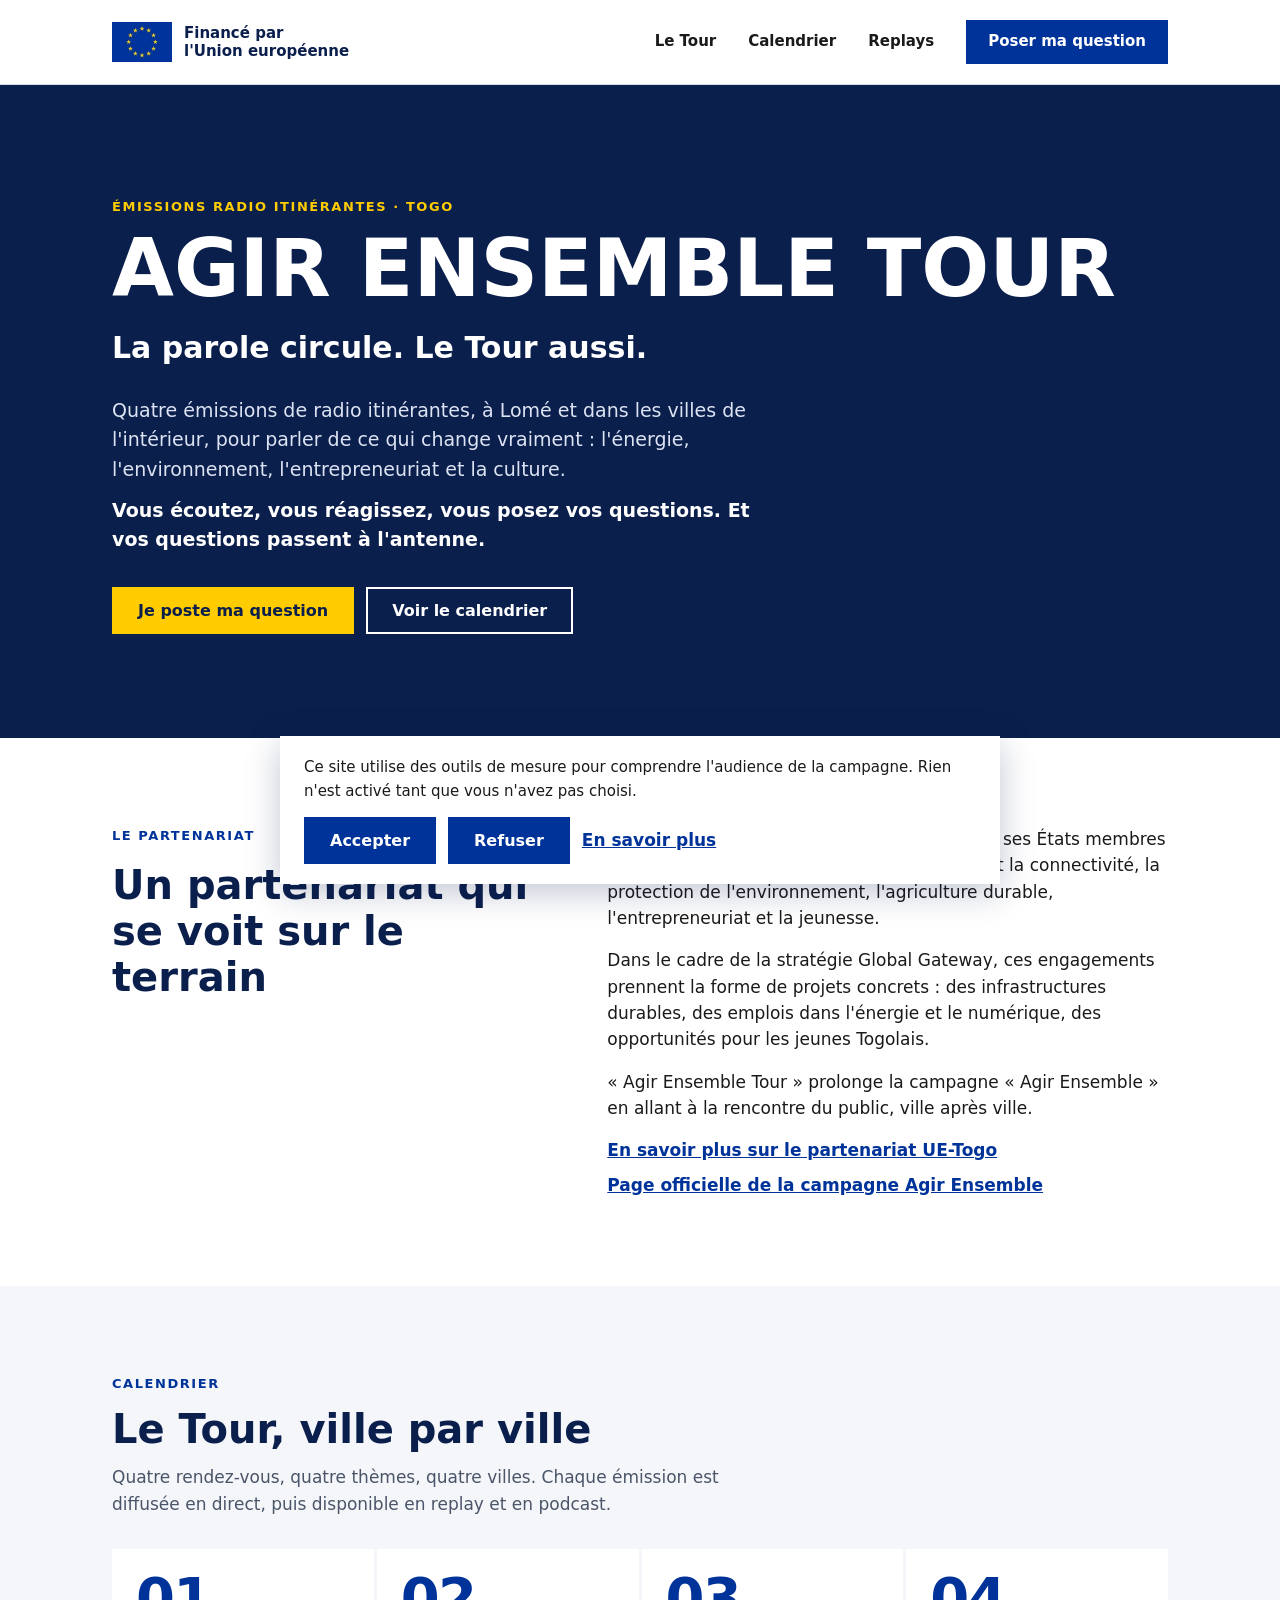
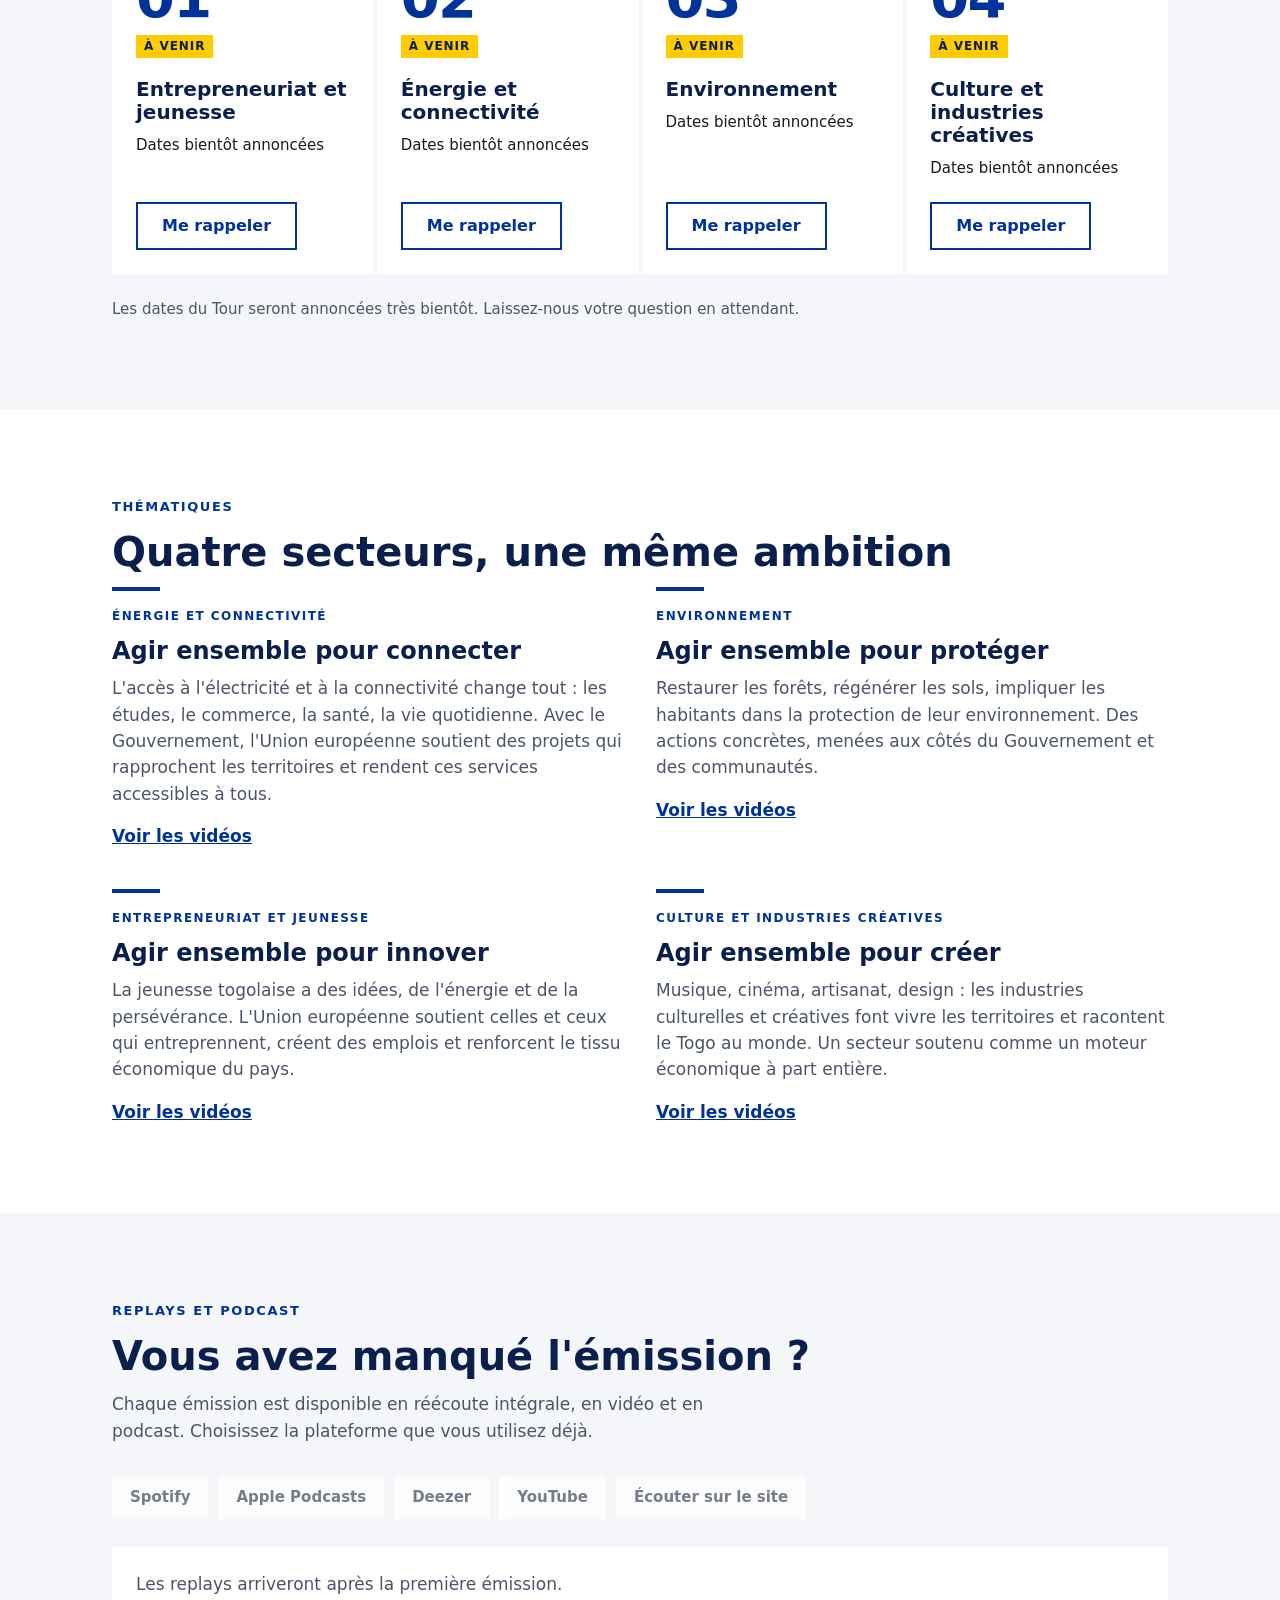
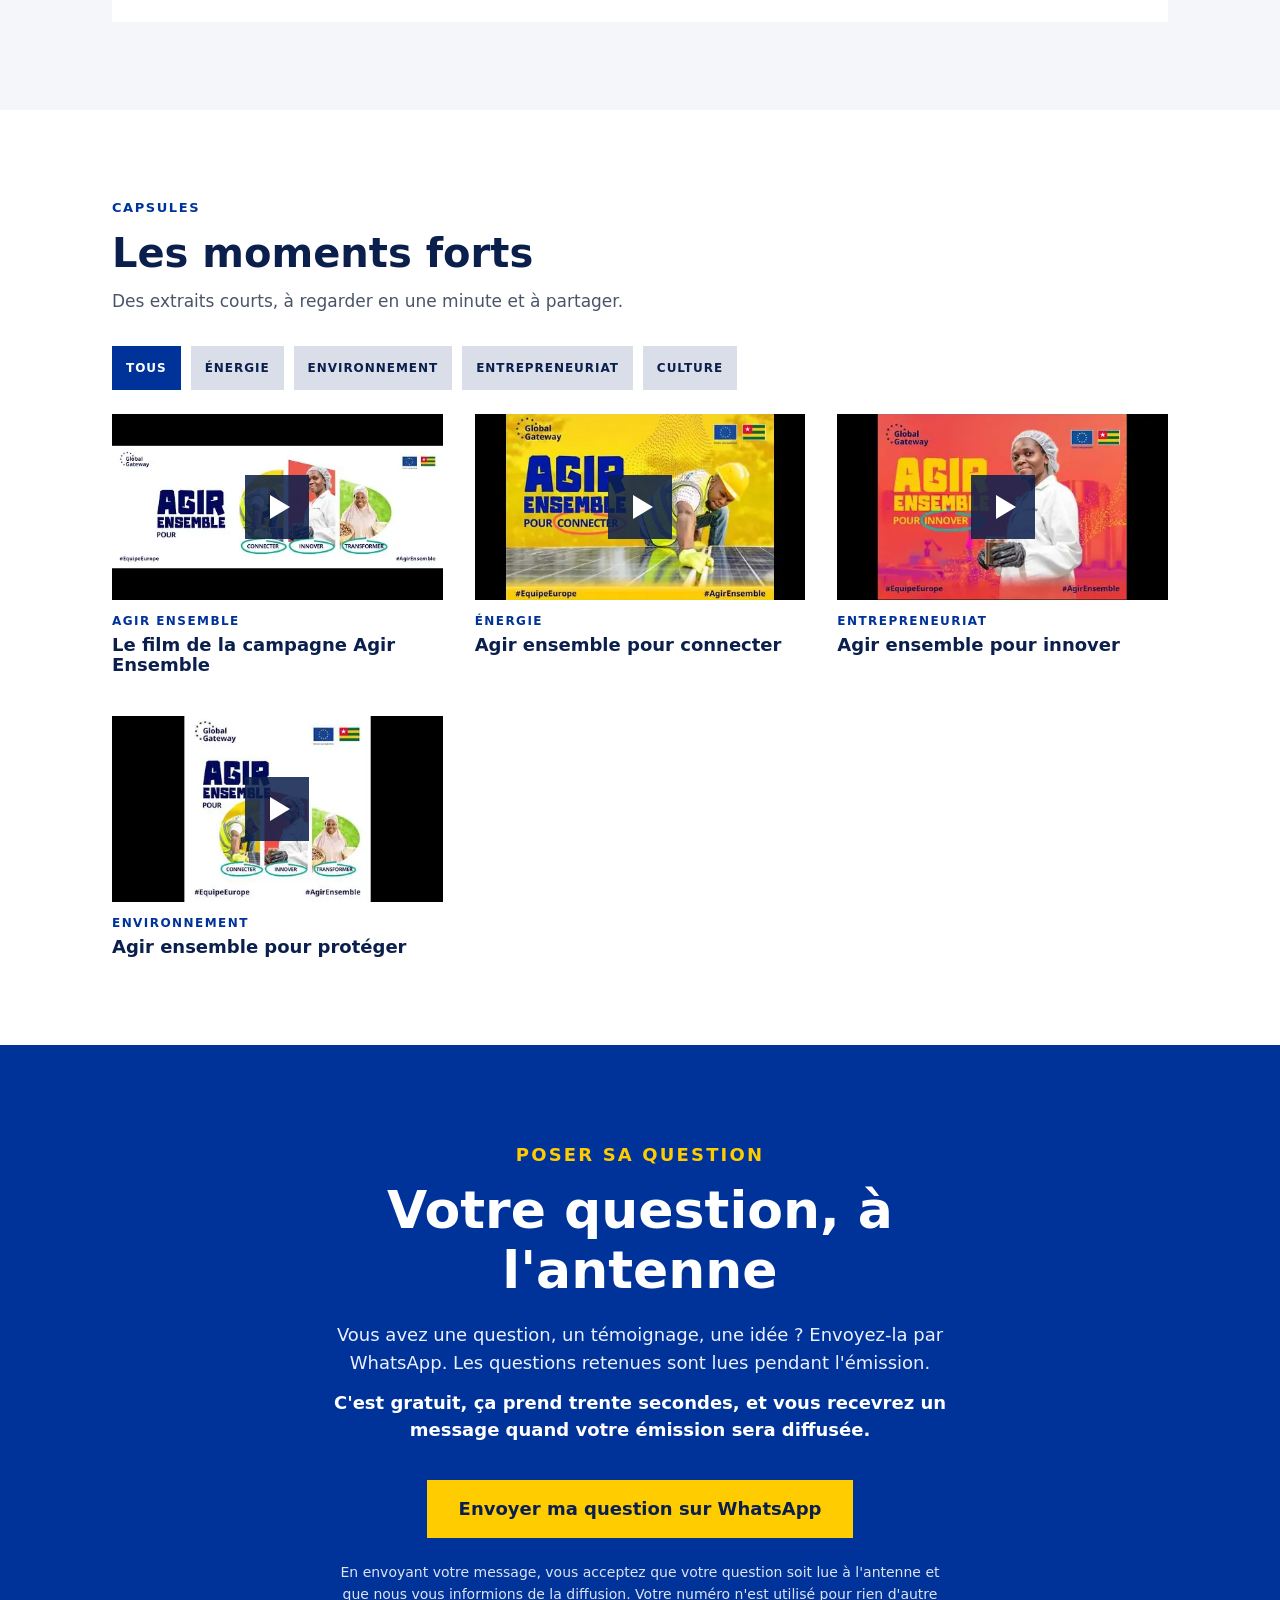
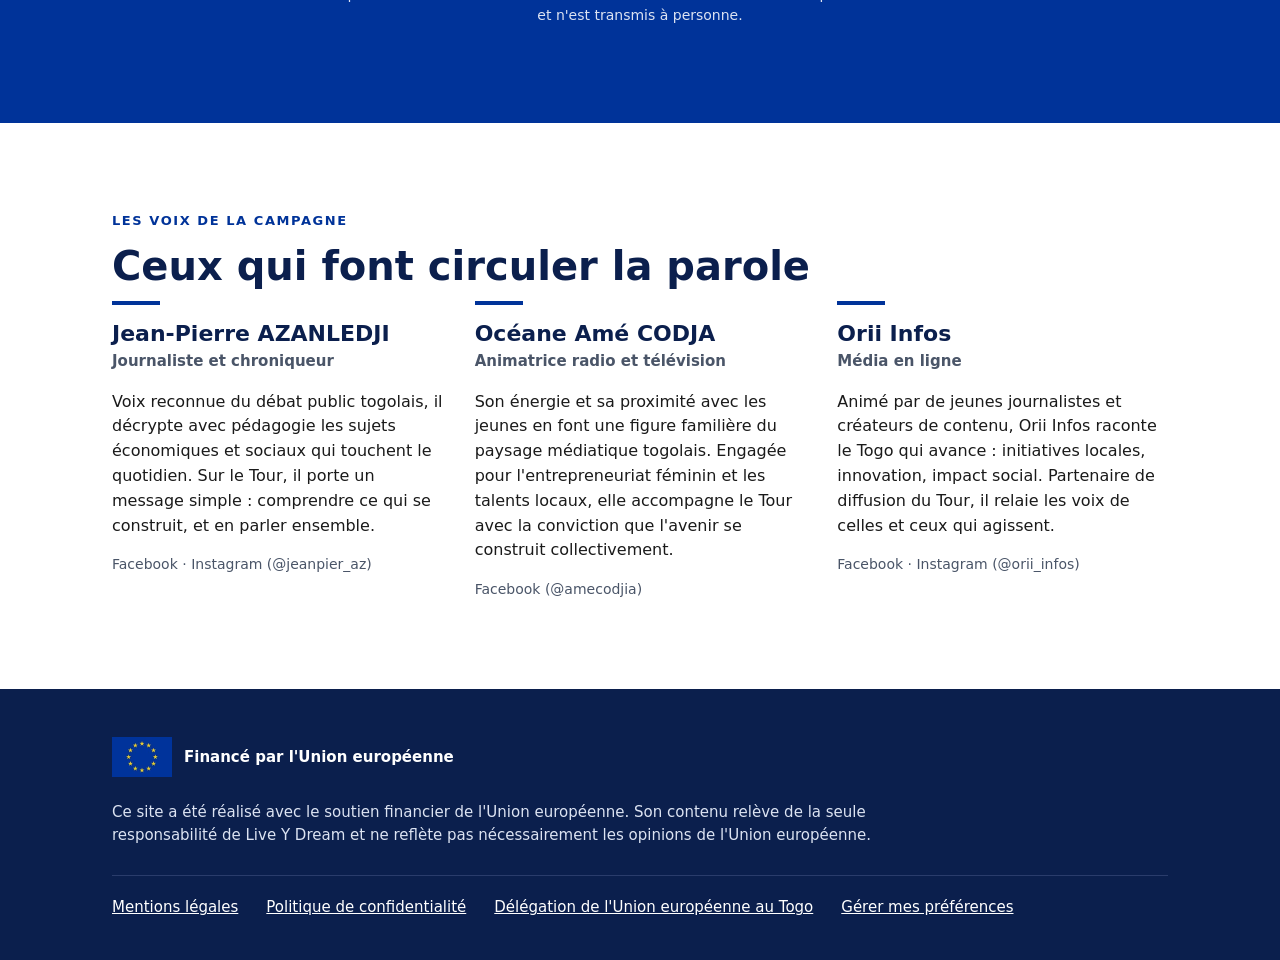
==== index.html @ ff142e7c "first commit" ====
<!DOCTYPE html>
<html lang="fr">
<head>
  <meta charset="utf-8">
  <meta name="viewport" content="width=device-width, initial-scale=1, viewport-fit=cover">

  <title>Agir Ensemble Tour - Les émissions de l'Union européenne au Togo</title>
  <meta name="description" content="Quatre émissions radio itinérantes à travers le Togo sur l'énergie, l'environnement, l'entrepreneuriat et la culture. Calendrier, replays et podcast.">
  <meta name="theme-color" content="#0B1F4D">

  <meta property="og:type" content="website">
  <meta property="og:title" content="Agir Ensemble Tour - Les émissions de l'Union européenne au Togo">
  <meta property="og:description" content="Quatre émissions radio itinérantes à travers le Togo. Posez votre question, elle passe à l'antenne.">

  <script>
    
    window.dataLayer = window.dataLayer || [];
    function gtag() { dataLayer.push(arguments); }

    gtag("consent", "default", {
      ad_storage: "denied",
      ad_user_data: "denied",
      ad_personalization: "denied",
      analytics_storage: "denied",
      wait_for_update: 500
    });

    try {
      var choixMemorise = JSON.parse(localStorage.getItem("aet-consentement"));
      var sixMois = 180 * 24 * 60 * 60 * 1000;
      if (choixMemorise && choixMemorise.statut === "granted" && Date.now() - choixMemorise.date < sixMois) {
        gtag("consent", "update", {
          ad_storage: "granted",
          ad_user_data: "granted",
          ad_personalization: "granted",
          analytics_storage: "granted"
        });
      }
    } catch (erreur) { }
  </script>
  <script>
    
    (function () {
      var ID_GTM = "";
      if (!ID_GTM) return;

      window.dataLayer.push({ "gtm.start": Date.now(), event: "gtm.js" });
      var script = document.createElement("script");
      script.async = true;
      script.src = "https://www.googletagmanager.com/gtm.js?id=" + ID_GTM;
      document.head.appendChild(script);
    })();
  </script>

  <link rel="stylesheet" href="assets/css/style.css">
</head>
<body>

  <a class="skip-link" href="#contenu">Aller au contenu</a>
 
  <header class="site-header">
    <div class="container header-inner">

      <div class="eu-block">
        <img src="assets/img/embleme-ue-provisoire.webp" width="60" height="40" alt="Emblème de l'Union européenne">
        <span class="eu-label">Financé par<br>l'Union européenne</span>
      </div>

      <nav class="nav" aria-label="Navigation principale">
        <a href="#haut">Le Tour</a>
        <a href="#calendrier">Calendrier</a>
        <a href="#replays">Replays</a>
        <a class="btn btn-primary" href="#question">Poser ma question</a>
      </nav>

    </div>
  </header>

  <main id="contenu">
 
    <section id="haut" class="hero">
      <div class="container">
        <p class="eyebrow">Émissions radio itinérantes · Togo</p>
        <h1>Agir Ensemble Tour</h1>
        <p class="hero-slogan">La parole circule. Le Tour aussi.</p>

        <p class="hero-text">
          Quatre émissions de radio itinérantes, à Lomé et dans les villes de l'intérieur,
          pour parler de ce qui change vraiment : l'énergie, l'environnement,
          l'entrepreneuriat et la culture.
        </p>
        <p class="hero-text hero-text-strong">
          Vous écoutez, vous réagissez, vous posez vos questions.
          Et vos questions passent à l'antenne.
        </p>

        <div class="hero-actions">
          <a class="btn btn-accent" data-whatsapp-placement="hero"
             href="https://wa.me/22870087777?text=AET1%20Bonjour%2C%20ma%20question%20pour%20l%27%C3%A9mission%20%3A">Je poste ma question</a>
          <a class="btn btn-outline-light" href="#calendrier">Voir le calendrier</a>
        </div>
      </div>
    </section>
    <section id="partenariat" class="section">
      <div class="container partnership">
        <div>
          <p class="eyebrow">Le partenariat</p>
          <h2 class="section-title">Un partenariat qui se voit sur le terrain</h2>
        </div>
        <div>
          <p>
            Depuis plusieurs années, l'Union européenne, ses États membres et le Togo travaillent
            ensemble sur l'énergie et la connectivité, la protection de l'environnement,
            l'agriculture durable, l'entrepreneuriat et la jeunesse.
          </p>
          <p>
            Dans le cadre de la stratégie Global Gateway, ces engagements prennent la forme de
            projets concrets : des infrastructures durables, des emplois dans l'énergie et le
            numérique, des opportunités pour les jeunes Togolais.
          </p>
          <p>
            « Agir Ensemble Tour » prolonge la campagne « Agir Ensemble » en allant à la
            rencontre du public, ville après ville.
          </p>
          <ul class="link-list">
            <li><a class="link-strong" href="https://www.eeas.europa.eu/togo/l-union-europeenne-et-le-togo_fr" target="_blank" rel="noopener">En savoir plus sur le partenariat UE-Togo</a></li>
            <li><a class="link-strong" href="https://www.eeas.europa.eu/delegations/togo/agirensemble_fr" target="_blank" rel="noopener">Page officielle de la campagne Agir Ensemble</a></li>
          </ul>
        </div>
      </div>
    </section>

    <section id="calendrier" class="section bg-soft">
      <div class="container">
        <p class="eyebrow">Calendrier</p>
        <h2 class="section-title">Le Tour, ville par ville</h2>
        <p class="section-intro muted">
          Quatre rendez-vous, quatre thèmes, quatre villes. Chaque émission est diffusée en
          direct, puis disponible en replay et en podcast.
        </p>

        <!-- Les quatre fiches sont construites à partir de assets/data/emissions.json -->
        <div id="liste-emissions" class="grid grid-4 grid-joined">
          <p class="muted">Chargement…</p>
        </div>

        <p id="note-dates" class="note muted">
          Les dates du Tour seront annoncées très bientôt. Laissez-nous votre question en attendant.
        </p>
      </div>
    </section> 
    <section id="themes" class="section">
      <div class="container">
        <p class="eyebrow">Thématiques</p>
        <h2 class="section-title">Quatre secteurs, une même ambition</h2>

        <div class="grid grid-2">
          <article class="theme">
            <p class="eyebrow">Énergie et connectivité</p>
            <h3>Agir ensemble pour connecter</h3>
            <p class="muted">
              L'accès à l'électricité et à la connectivité change tout : les études, le commerce,
              la santé, la vie quotidienne. Avec le Gouvernement, l'Union européenne soutient des
              projets qui rapprochent les territoires et rendent ces services accessibles à tous.
            </p>
            <a class="link-strong" href="#capsules" data-voir-theme="energie">Voir les vidéos</a>
          </article>

          <article class="theme">
            <p class="eyebrow">Environnement</p>
            <h3>Agir ensemble pour protéger</h3>
            <p class="muted">
              Restaurer les forêts, régénérer les sols, impliquer les habitants dans la protection
              de leur environnement. Des actions concrètes, menées aux côtés du Gouvernement et
              des communautés.
            </p>
            <a class="link-strong" href="#capsules" data-voir-theme="environnement">Voir les vidéos</a>
          </article>

          <article class="theme">
            <p class="eyebrow">Entrepreneuriat et jeunesse</p>
            <h3>Agir ensemble pour innover</h3>
            <p class="muted">
              La jeunesse togolaise a des idées, de l'énergie et de la persévérance. L'Union
              européenne soutient celles et ceux qui entreprennent, créent des emplois et
              renforcent le tissu économique du pays.
            </p>
            <a class="link-strong" href="#capsules" data-voir-theme="entrepreneuriat">Voir les vidéos</a>
          </article>

          <article class="theme">
            <p class="eyebrow">Culture et industries créatives</p>
            <h3>Agir ensemble pour créer</h3>
            <p class="muted">
              Musique, cinéma, artisanat, design : les industries culturelles et créatives font
              vivre les territoires et racontent le Togo au monde. Un secteur soutenu comme un
              moteur économique à part entière.
            </p>
            <a class="link-strong" href="#capsules" data-voir-theme="culture">Voir les vidéos</a>
          </article>
        </div>
      </div>
    </section>

    <section id="replays" class="section bg-soft">
      <div class="container">
        <p class="eyebrow">Replays et podcast</p>
        <h2 class="section-title">Vous avez manqué l'émission ?</h2>
        <p class="section-intro muted">
          Chaque émission est disponible en réécoute intégrale, en vidéo et en podcast.
          Choisissez la plateforme que vous utilisez déjà.
        </p>

        <div id="liste-plateformes" class="platforms"></div>

        <div id="liste-replays" class="grid grid-2"></div>
        <p id="replays-vide" class="empty">Les replays arriveront après la première émission.</p>
      </div>
    </section>
    <section id="capsules" class="section">
      <div class="container">
        <p class="eyebrow">Capsules</p>
        <h2 class="section-title">Les moments forts</h2>
        <p class="section-intro muted">Des extraits courts, à regarder en une minute et à partager.</p>

        <div class="filters" role="group" aria-label="Filtrer les capsules par thème">
          <button type="button" class="tag tag-filter" data-filtre="tous" aria-pressed="true">Tous</button>
          <button type="button" class="tag tag-filter" data-filtre="energie" aria-pressed="false">Énergie</button>
          <button type="button" class="tag tag-filter" data-filtre="environnement" aria-pressed="false">Environnement</button>
          <button type="button" class="tag tag-filter" data-filtre="entrepreneuriat" aria-pressed="false">Entrepreneuriat</button>
          <button type="button" class="tag tag-filter" data-filtre="culture" aria-pressed="false">Culture</button>
        </div>

        <div id="liste-capsules" class="grid grid-3"></div>
        <p id="capsules-vide" class="empty">Les capsules apparaîtront ici après les premières émissions.</p>
      </div>
    </section>

    <section id="question" class="ask">
      <div class="container">
        <p class="eyebrow">Poser sa question</p>
        <h2>Votre question, à l'antenne</h2>

        <p>
          Vous avez une question, un témoignage, une idée ? Envoyez-la par WhatsApp.
          Les questions retenues sont lues pendant l'émission.
        </p>
        <p class="ask-strong">
          C'est gratuit, ça prend trente secondes, et vous recevrez un message quand votre
          émission sera diffusée.
        </p>

        <a class="btn btn-accent btn-large" data-whatsapp-placement="section_question"
           href="https://wa.me/22870087777?text=AET1%20Bonjour%2C%20ma%20question%20pour%20l%27%C3%A9mission%20%3A">Envoyer ma question sur WhatsApp</a>

        <p class="notice">
          En envoyant votre message, vous acceptez que votre question soit lue à l'antenne et que
          nous vous informions de la diffusion. Votre numéro n'est utilisé pour rien d'autre et
          n'est transmis à personne.
        </p>
      </div>
    </section>
    <section id="voix" class="section">
      <div class="container">
        <p class="eyebrow">Les voix de la campagne</p>
        <h2 class="section-title">Ceux qui font circuler la parole</h2>

        <div class="grid grid-3">
          <article class="voice">
            <h3>Jean-Pierre AZANLEDJI</h3>
            <p class="role muted">Journaliste et chroniqueur</p>
            <p>
              Voix reconnue du débat public togolais, il décrypte avec pédagogie les sujets
              économiques et sociaux qui touchent le quotidien. Sur le Tour, il porte un message
              simple : comprendre ce qui se construit, et en parler ensemble.
            </p>
            <p class="socials muted">Facebook · Instagram (@jeanpier_az)</p>
          </article>

          <article class="voice">
            <h3>Océane Amé CODJA</h3>
            <p class="role muted">Animatrice radio et télévision</p>
            <p>
              Son énergie et sa proximité avec les jeunes en font une figure familière du paysage
              médiatique togolais. Engagée pour l'entrepreneuriat féminin et les talents locaux,
              elle accompagne le Tour avec la conviction que l'avenir se construit collectivement.
            </p>
            <p class="socials muted">Facebook (@amecodjia)</p>
          </article>

          <article class="voice">
            <h3>Orii Infos</h3>
            <p class="role muted">Média en ligne</p>
            <p>
              Animé par de jeunes journalistes et créateurs de contenu, Orii Infos raconte le Togo
              qui avance : initiatives locales, innovation, impact social. Partenaire de diffusion
              du Tour, il relaie les voix de celles et ceux qui agissent.
            </p>
            <p class="socials muted">Facebook · Instagram (@orii_infos)</p>
          </article>
        </div>
      </div>
    </section>

  </main>
  <footer class="site-footer">
    <div class="container">

      <div class="eu-block">
        <img src="assets/img/embleme-ue-provisoire.webp" width="60" height="40" alt="Emblème de l'Union européenne" loading="lazy">
        <span class="eu-label">Financé par l'Union européenne</span>
      </div>

      <p class="disclaimer">
        Ce site a été réalisé avec le soutien financier de l'Union européenne. Son contenu
        relève de la seule responsabilité de Live Y Dream et ne reflète pas nécessairement
        les opinions de l'Union européenne.
      </p>

      <div class="footer-links">
        <a href="mentions-legales.html">Mentions légales</a>
        <a href="confidentialite.html">Politique de confidentialité</a>
        <a href="https://www.eeas.europa.eu/delegations/togo_fr" target="_blank" rel="noopener">Délégation de l'Union européenne au Togo</a>
        <button type="button" id="gerer-preferences" class="link-button">Gérer mes préférences</button>
      </div>

    </div>
  </footer>

  <a class="sticky-cta btn btn-primary" data-whatsapp-placement="sticky"
     href="https://wa.me/22870087777?text=AET1%20Bonjour%2C%20ma%20question%20pour%20l%27%C3%A9mission%20%3A">Poser ma question</a>

  <div id="bandeau-consentement" class="consent" role="region" aria-label="Choix des outils de mesure" hidden>
    <p>
      Ce site utilise des outils de mesure pour comprendre l'audience de la campagne.
      Rien n'est activé tant que vous n'avez pas choisi.
    </p>
    <div class="consent-actions">
      <button type="button" class="btn btn-consent" id="consent-accepter">Accepter</button>
      <button type="button" class="btn btn-consent" id="consent-refuser">Refuser</button>
      <a class="link-strong" href="confidentialite.html">En savoir plus</a>
    </div>
  </div>

  <script src="assets/js/app.js"></script>
</body>
</html>
---- assets/css/style.css ----
:root {
  --c-primaire:        #003399;   /* bleu UE provisoire */
  --c-primaire-fonce:  #0B1F4D;
  --c-accent:          #FFCC00;   /* jaune UE provisoire */
  --c-texte:           #1a1a1a;
  --c-texte-doux:      #4A5568;
  --c-texte-sur-fonce: #DCE3F2;
  --c-fond:            #ffffff;
  --c-fond-alt:        #f4f6fa;
  --c-ligne:           #D9DEE8;
  --c-direct:          #C8261A;   /* pastille « En direct » */

  --police: system-ui, -apple-system, "Segoe UI", Roboto, sans-serif;
  --rayon: 0;   /* angles droits partout */
  --espace: 16px;
}


/* ---------- 2. BASE ---------- */
* { box-sizing: border-box; }

html { scroll-behavior: smooth; }

body {
  margin: 0;
  font-family: var(--police);
  font-size: 17px;
  line-height: 1.55;
  color: var(--c-texte);
  background: var(--c-fond);
}

h1, h2, h3 {
  margin: 0;
  line-height: 1.15;
  color: var(--c-primaire-fonce);
}

img { max-width: 100%; height: auto; }

a { color: var(--c-primaire); }

/* L'attribut hidden doit toujours gagner, même sur un élément en flex ou en grid */
[hidden] { display: none !important; }

/* Contour de focus bien visible pour la navigation au clavier */
:focus-visible {
  outline: 3px solid var(--c-primaire);
  outline-offset: 3px;
}
.hero :focus-visible,
.ask :focus-visible,
.site-footer :focus-visible {
  outline-color: var(--c-accent);
}

/* Texte lu par les lecteurs d'écran mais invisible à l'écran */
.sr-only {
  position: absolute;
  width: 1px;
  height: 1px;
  overflow: hidden;
  clip: rect(0 0 0 0);
  white-space: nowrap;
}

/* Lien « Aller au contenu » : invisible tant qu'il n'a pas le focus */
.skip-link {
  position: absolute;
  top: -100px;
  left: var(--espace);
  z-index: 30;
  padding: 12px 18px;
  font-weight: 700;
  color: var(--c-fond);
  background: var(--c-primaire);
}
.skip-link:focus { top: var(--espace); }


/* ---------- 3. COMPOSANTS RÉUTILISABLES ---------- */

/* Mise en page */
.container {
  max-width: 1120px;
  margin: 0 auto;
  padding: 0 calc(var(--espace) * 1.25);
}
.section { padding: calc(var(--espace) * 3.5) 0; }
.bg-soft { background: var(--c-fond-alt); }

.grid { display: grid; grid-template-columns: 1fr; gap: calc(var(--espace) * 2.5) calc(var(--espace) * 2); }
.grid-joined { gap: 3px; }   /* tuiles collées : le fond de la section dessine les séparations */

/* Titres et textes */
.section-title { margin-bottom: 12px; font-size: 30px; }
.section-intro { max-width: 640px; margin: 0 0 calc(var(--espace) * 2); }
.note { margin: calc(var(--espace) * 1.5) 0 0; font-size: 15px; }
.muted { color: var(--c-texte-doux); }

/* Petit titre en capitales au-dessus d'un titre */
.eyebrow {
  margin: 0 0 12px;
  font-size: 13px;
  font-weight: 700;
  letter-spacing: .12em;
  text-transform: uppercase;
  color: var(--c-primaire);
}

/* Carte : un aplat de couleur, sans contour ni ombre */
.card {
  padding: calc(var(--espace) * 1.5);
  background: var(--c-fond-alt);
}
.bg-soft .card { background: var(--c-fond); }

/* Boutons : 44 px de haut minimum pour le doigt */
.btn {
  display: inline-block;
  min-height: 44px;
  padding: 12px 24px;
  border: 2px solid transparent;
  border-radius: var(--rayon);
  font: 700 16px/1.2 var(--police);
  text-align: center;
  text-decoration: none;
  cursor: pointer;
}
.btn-primary             { color: var(--c-fond); background: var(--c-primaire); }
.btn-primary:hover       { background: var(--c-primaire-fonce); }
.btn-accent              { color: var(--c-primaire-fonce); background: var(--c-accent); }
.btn-outline             { color: var(--c-primaire); background: var(--c-fond); border-color: var(--c-primaire); }
.btn-outline-light       { color: var(--c-fond); border-color: var(--c-fond); }
.btn-large               { padding: 16px 30px; font-size: 18px; }

/* Liens mis en avant */
.link-strong { font-weight: 700; }
.link-list { margin: 0; padding: 0; list-style: none; }
.link-list li + li { margin-top: 8px; }

/* Bouton qui ressemble à un lien (pied de page) */
.link-button {
  padding: 0;
  border: 0;
  font: inherit;
  color: var(--c-fond);
  text-decoration: underline;
  background: none;
  cursor: pointer;
}

/* Pastilles de statut et boutons de filtre */
.tag {
  display: inline-block;
  padding: 3px 8px;
  border: 0;
  border-radius: var(--rayon);
  font: 700 12px/1.4 var(--police);
  letter-spacing: .08em;
  text-transform: uppercase;
  color: var(--c-primaire-fonce);
  background: var(--c-accent);
}
.tag-live   { color: var(--c-fond); background: var(--c-direct); }
.tag-done   { background: var(--c-ligne); }
.tag-filter { min-height: 44px; padding: 8px 14px; background: var(--c-ligne); cursor: pointer; }
.tag-filter[aria-pressed="true"] { color: var(--c-fond); background: var(--c-primaire); }

/* État vide des sections V2 : jamais de zone blanche */
.empty {
  margin: 0;
  padding: calc(var(--espace) * 1.5);
  color: var(--c-texte-doux);
  background: var(--c-fond-alt);
}
.bg-soft .empty { background: var(--c-fond); }

/* Élément pas encore disponible (plateforme de podcast, bouton Écouter) */
.is-soon { color: var(--c-texte-doux); cursor: default; opacity: .75; }
.soon-label { display: block; font-size: 12px; font-weight: 400; }

/* Façade vidéo : vignette locale + bouton, lecteur YouTube chargé au clic.
   Le ratio 16:9 est obtenu avec padding-top pour rester compatible avec les vieux navigateurs. */
.yt {
  position: relative;
  padding-top: 56.25%;
  overflow: hidden;
  background: var(--c-primaire-fonce);
  border-radius: var(--rayon);
}
.yt img,
.yt iframe,
.yt-play {
  position: absolute;
  top: 0;
  left: 0;
  width: 100%;
  height: 100%;
  border: 0;
}
.yt img { object-fit: cover; }
.yt-play { padding: 0; background: transparent; cursor: pointer; }

/* Rond sombre et triangle de lecture, dessinés en CSS */
.yt-play::before {
  content: "";
  position: absolute;
  top: 50%;
  left: 50%;
  width: 64px;
  height: 64px;
  margin: -32px 0 0 -32px;
  background: rgba(11, 31, 77, .85);
}
.yt-play::after {
  content: "";
  position: absolute;
  top: 50%;
  left: 50%;
  margin: -12px 0 0 -7px;
  border-style: solid;
  border-width: 12px 0 12px 20px;
  border-color: transparent transparent transparent var(--c-fond);
}
.yt-play:hover::before { background: var(--c-primaire); }


/* ---------- 4. SECTIONS DE LA PAGE ---------- */

/* En-tête */
.site-header { background: var(--c-fond); border-bottom: 1px solid var(--c-ligne); }
.header-inner { display: flex; align-items: center; justify-content: space-between; min-height: 72px; }
.eu-block { display: flex; align-items: center; gap: 12px; }
.eu-block img { display: block; width: 60px; height: 40px; }
.eu-label { font-size: 15px; font-weight: 700; line-height: 1.2; color: var(--c-primaire-fonce); }

/* Sur mobile, la navigation est remplacée par le bouton fixe en bas d'écran */
.nav { display: none; }

/* Accroche */
.hero { padding: calc(var(--espace) * 4) 0; color: var(--c-fond); background: var(--c-primaire-fonce); }
.hero .eyebrow { color: var(--c-accent); }
.hero h1 { font-size: 44px; line-height: 1; text-transform: uppercase; color: var(--c-fond); }
.hero-slogan { margin: 16px 0 24px; font-size: 22px; font-weight: 600; }
.hero-text { max-width: 640px; margin: 0 0 12px; font-size: 18px; color: var(--c-texte-sur-fonce); }
.hero-text-strong { margin-bottom: calc(var(--espace) * 2); font-weight: 600; color: var(--c-fond); }
.hero-actions { display: flex; flex-wrap: wrap; gap: 12px; }

/* Partenariat */
.partnership { display: grid; gap: calc(var(--espace) * 1.5); }
.partnership p { margin: 0 0 var(--espace); }

/* Calendrier : tuiles blanches, grand numéro en tête ; l'émission en direct passe en bleu plein */
.episode {
  display: flex;
  flex-direction: column;
  align-items: flex-start;
  padding: calc(var(--espace) * 1.5);
  background: var(--c-fond);
}
.episode-head { display: flex; flex-direction: column; align-items: flex-start; gap: 12px; }
.episode-number {
  margin: 0;
  font-size: 56px;
  font-weight: 800;
  line-height: .9;
  letter-spacing: -.03em;
  color: var(--c-primaire);
}
.episode h3 { margin: calc(var(--espace) * 1.25) 0 10px; font-size: 20px; }
.episode .meta { margin: 0 0 6px; font-size: 15px; }
.episode .countdown { margin: 8px 0 0; font-weight: 700; color: var(--c-primaire); }
.episode .summary { margin: 12px 0 0; font-size: 15px; }
.episode .actions { margin-top: auto; padding-top: var(--espace); }

.episode.is-live { color: var(--c-fond); background: var(--c-primaire); }
.episode.is-live h3,
.episode.is-live .episode-number { color: var(--c-fond); }
.episode.is-live .muted { color: var(--c-texte-sur-fonce); }
.episode.is-live .tag-live { color: var(--c-direct); background: var(--c-fond); }

/* Thématiques et voix : pas de boîte, une courte barre de couleur au-dessus du bloc */
.theme::before,
.voice::before {
  content: "";
  display: block;
  width: 48px;
  height: 4px;
  margin-bottom: var(--espace);
  background: var(--c-primaire);
}
.theme h3 { margin-bottom: 10px; font-size: 24px; }
.theme .eyebrow { font-size: 12px; }
.theme p.muted { margin: 0 0 var(--espace); }

/* Replays et podcast */
.platforms { display: flex; flex-wrap: wrap; gap: 10px; margin-bottom: calc(var(--espace) * 1.75); }
.platform { padding: 10px 18px; font-size: 15px; font-weight: 600; text-decoration: none; }
.replay h3 { margin: var(--espace) 0 4px; font-size: 20px; }
.replay .meta { margin: 0 0 8px; font-size: 15px; }
.replay .summary { margin: 0 0 var(--espace); font-size: 15px; }
.replay .actions { display: flex; flex-wrap: wrap; gap: 10px; }
.unavailable { margin: 0; padding: var(--espace); text-align: center; background: var(--c-fond-alt); border-radius: var(--rayon); }

/* Capsules */
.filters { display: flex; flex-wrap: wrap; gap: 10px; margin-bottom: calc(var(--espace) * 1.5); }
.capsule .eyebrow { margin: 12px 0 4px; font-size: 12px; }
.capsule h3 { font-size: 18px; }
#capsules-vide { margin-top: var(--espace); }

/* Poser sa question */
.ask { padding: calc(var(--espace) * 4) 0; text-align: center; color: var(--c-fond); background: var(--c-primaire); }
.ask .container { max-width: 760px; }
.ask .eyebrow { color: var(--c-accent); }
.ask h2 { margin-bottom: 20px; font-size: 34px; color: var(--c-fond); }
.ask p { margin: 0 0 12px; font-size: 18px; color: #EAF0FF; }
.ask .ask-strong { font-weight: 600; color: var(--c-fond); }
.ask .btn-large { margin-top: calc(var(--espace) * 1.5); }
.ask .notice { max-width: 600px; margin: calc(var(--espace) * 1.5) auto 0; font-size: 14px; color: var(--c-texte-sur-fonce); }

/* Voix de la campagne */
.voice h3 { font-size: 22px; }
.voice .role { margin: 4px 0 14px; font-size: 15px; font-weight: 600; }
.voice p { font-size: 16px; }
.voice .socials { margin: 0; font-size: 14px; }

/* Pied de page (padding bas élargi sur mobile pour ne pas être caché par le bouton fixe) */
.site-footer { padding: calc(var(--espace) * 3) 0 112px; font-size: 15px; color: var(--c-texte-sur-fonce); background: var(--c-primaire-fonce); }
.site-footer .eu-block { margin-bottom: calc(var(--espace) * 1.5); }
.site-footer .eu-label { color: var(--c-fond); }
.disclaimer { max-width: 760px; margin: 0 0 calc(var(--espace) * 1.75); }
.footer-links { display: flex; flex-wrap: wrap; gap: 12px 28px; padding-top: 20px; border-top: 1px solid #2A3C6B; }
.footer-links a { color: var(--c-fond); }

/* Bouton fixe en bas d'écran, mobile uniquement */
.sticky-cta {
  position: fixed;
  left: var(--espace);
  right: var(--espace);
  bottom: calc(12px + env(safe-area-inset-bottom, 0px));
  z-index: 10;
  box-shadow: 0 6px 20px rgba(11, 31, 77, .3);
}


/* ---------- 5. PAGES LÉGALES ET 404 ---------- */
.legal { max-width: 760px; }
.legal h1 { margin-bottom: 8px; font-size: 32px; }
.legal h2 { margin: calc(var(--espace) * 2.5) 0 12px; font-size: 22px; }
.legal h3 { margin: calc(var(--espace) * 1.5) 0 8px; font-size: 18px; }
.legal p, .legal li { margin: 0 0 12px; }
.legal .updated { margin-bottom: calc(var(--espace) * 2); }
.legal address { margin: 0 0 12px; font-style: normal; }

/* Les tableaux tiennent dans la largeur ; s'ils débordent malgré tout, ils défilent dans leur cadre */
.table-scroll { overflow-x: auto; margin: 0 0 var(--espace); }
.legal table { width: 100%; border-collapse: collapse; font-size: 14px; }
.legal th, .legal td { padding: 8px; text-align: left; vertical-align: top; border-bottom: 1px solid var(--c-ligne); }
.legal th { background: var(--c-fond-alt); }

.back-link { font-size: 15px; font-weight: 700; }

.not-found { padding: calc(var(--espace) * 6) 0; text-align: center; }
.not-found h1 { margin-bottom: var(--espace); font-size: 30px; }


/* ---------- 6. BANDEAU DE CONSENTEMENT ---------- */
.consent {
  position: fixed;
  left: var(--espace);
  right: var(--espace);
  bottom: calc(76px + env(safe-area-inset-bottom, 0px));   /* au-dessus du bouton fixe */
  z-index: 20;
  max-width: 720px;
  margin: 0 auto;
  padding: 20px 24px;
  background: var(--c-fond);
  box-shadow: 0 8px 32px rgba(11, 31, 77, .25);   /* détache le bandeau du contenu, sans contour */
}
.consent p { margin: 0 0 14px; font-size: 15px; }
.consent-actions { display: flex; flex-wrap: wrap; align-items: center; gap: 12px; }

/* Accepter et Refuser : exactement le même poids visuel */
/* Accepter et Refuser : exactement le même poids visuel */
.btn-consent { min-width: 120px; color: var(--c-fond); background: var(--c-primaire); }
.btn-consent:hover { background: var(--c-primaire-fonce); }


/* ---------- 7. ÉCRANS LARGES ---------- */

/* Sur un appareil avec souris, « Bientôt disponible » n'apparaît qu'au survol */
@media (hover: hover) {
  .soon-label { display: none; }
}

@media (min-width: 600px) {
  .grid-2,
  .grid-3,
  .grid-4 { grid-template-columns: repeat(2, 1fr); }
}

@media (min-width: 900px) {
  .container { padding: 0 calc(var(--espace) * 2); }
  .section { padding: calc(var(--espace) * 5.5) 0; }
  .section-title { font-size: 40px; }

  .header-inner { min-height: 84px; }
  .nav { display: flex; align-items: center; gap: calc(var(--espace) * 2); }
  .nav a { font-size: 15px; font-weight: 600; color: var(--c-texte); text-decoration: none; }
  .nav a:hover { color: var(--c-primaire); }
  .nav a.btn { padding: 10px 20px; color: var(--c-fond); }

  .hero { padding: calc(var(--espace) * 7) 0 calc(var(--espace) * 6.5); }
  .hero h1 { font-size: 80px; }
  .hero-slogan { font-size: 30px; }
  .hero-text { font-size: 19px; }

  .partnership { grid-template-columns: 1fr 1.3fr; gap: calc(var(--espace) * 4); }

  .grid-3 { grid-template-columns: repeat(3, 1fr); }
  .grid-4 { grid-template-columns: repeat(4, 1fr); }

  .ask { padding: calc(var(--espace) * 6) 0; }
  .ask h2 { font-size: 52px; }

  .legal h1 { font-size: 40px; }
  .legal table { font-size: 15px; }
  .legal th, .legal td { padding: 10px 12px; }

  .sticky-cta { display: none; }
  .site-footer { padding-bottom: calc(var(--espace) * 2.5); }
  .consent { bottom: var(--espace); }
}
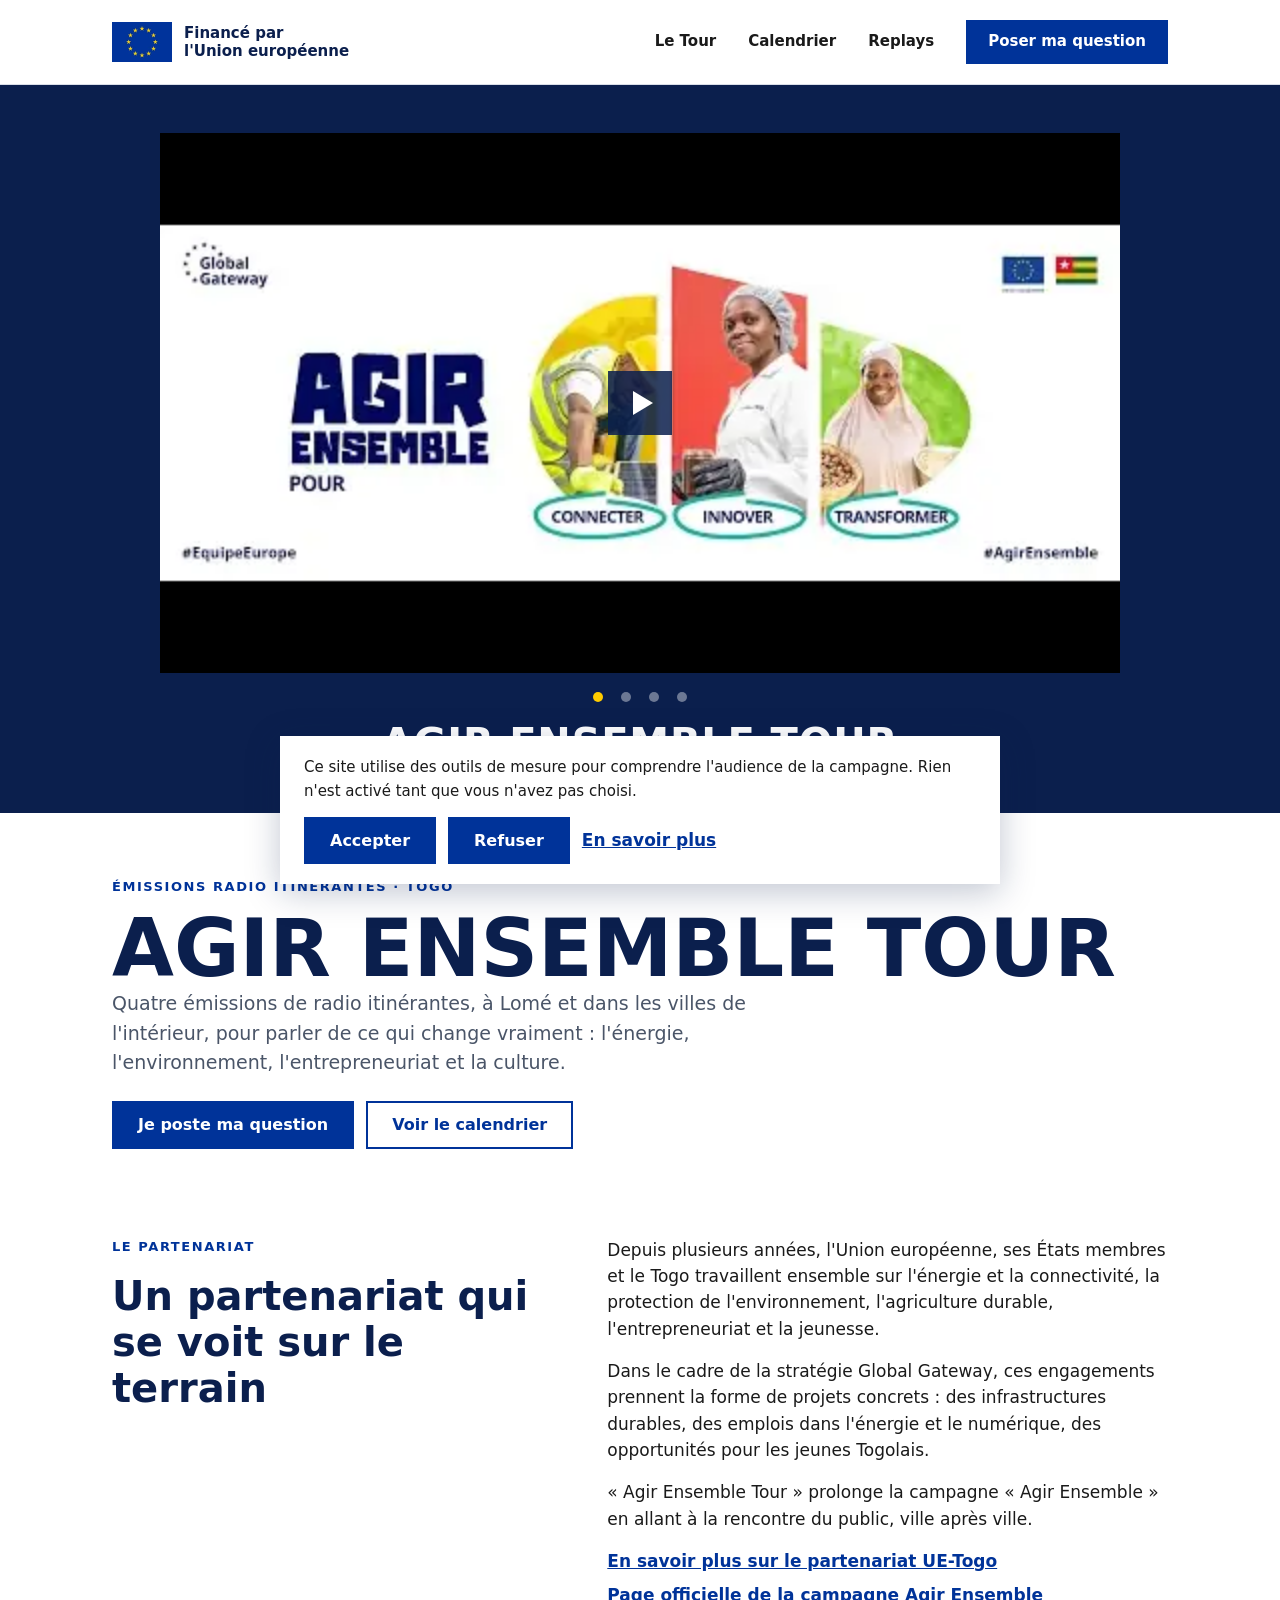
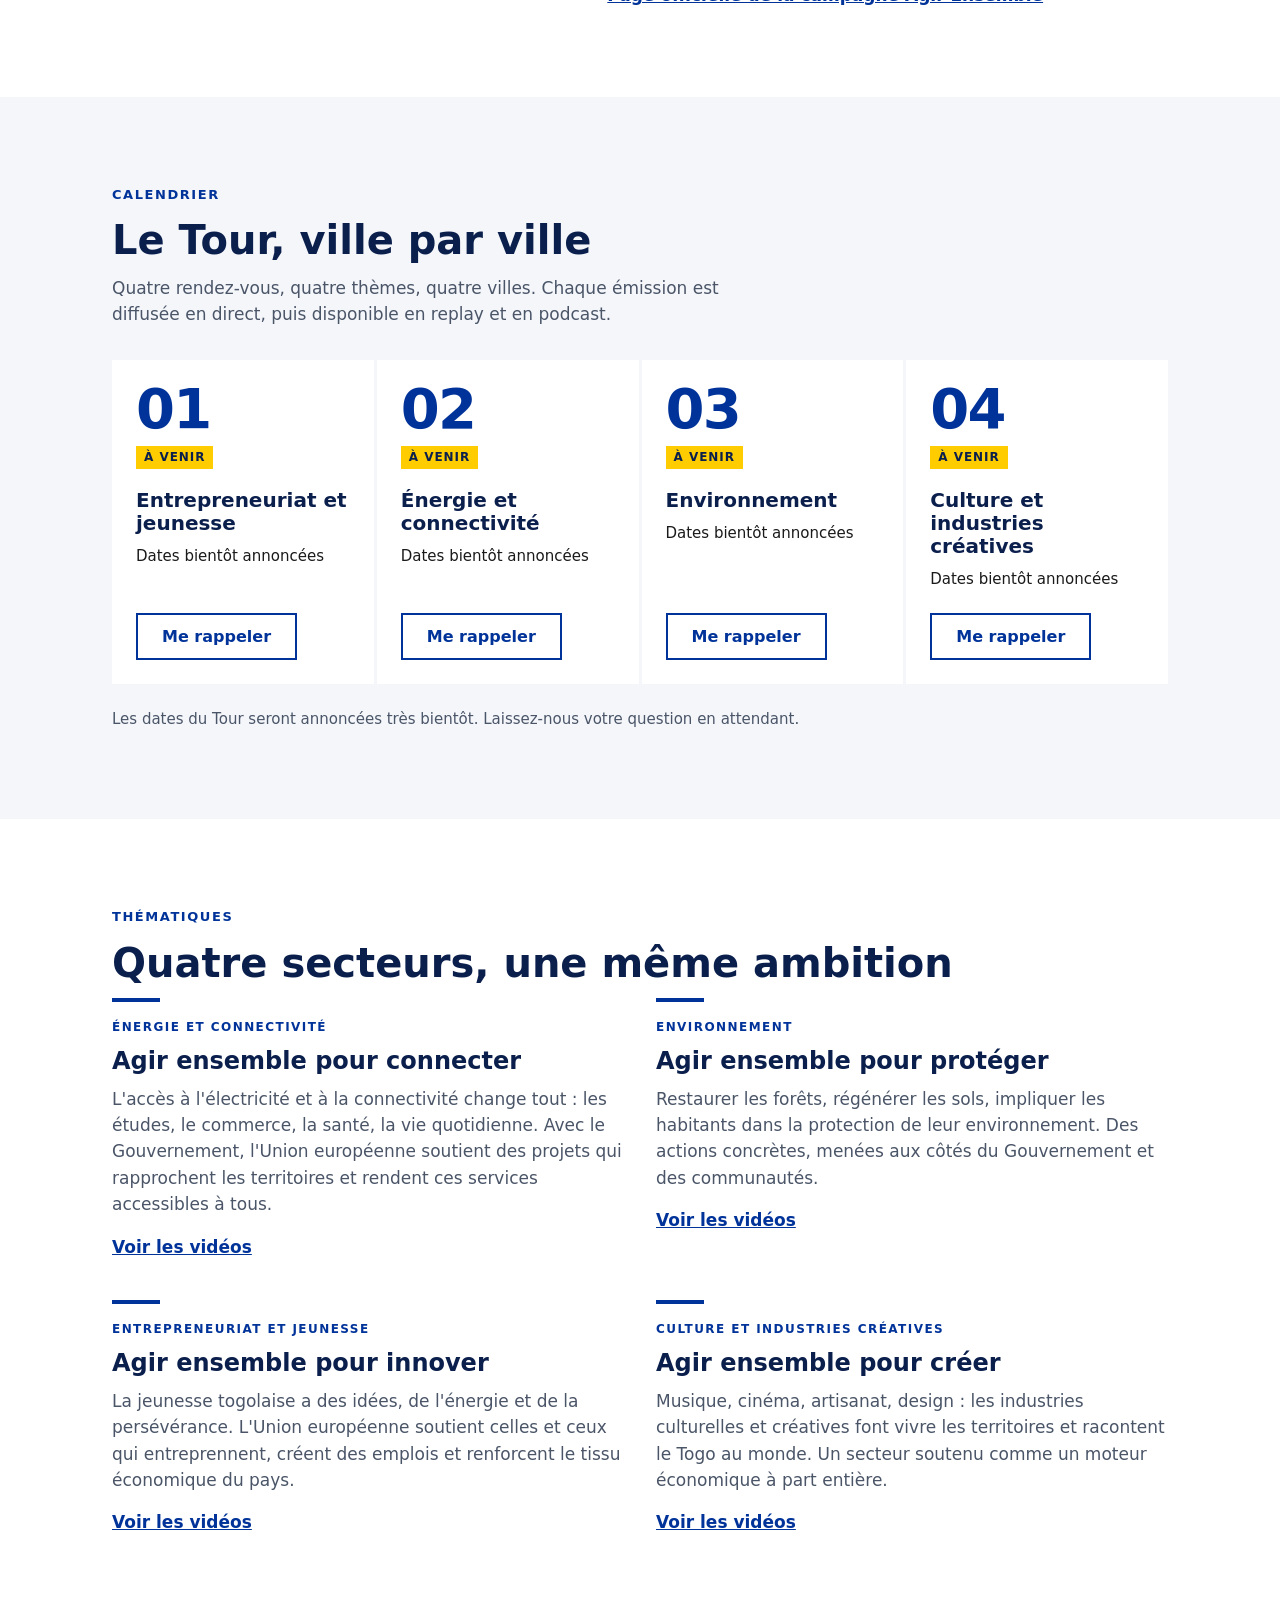
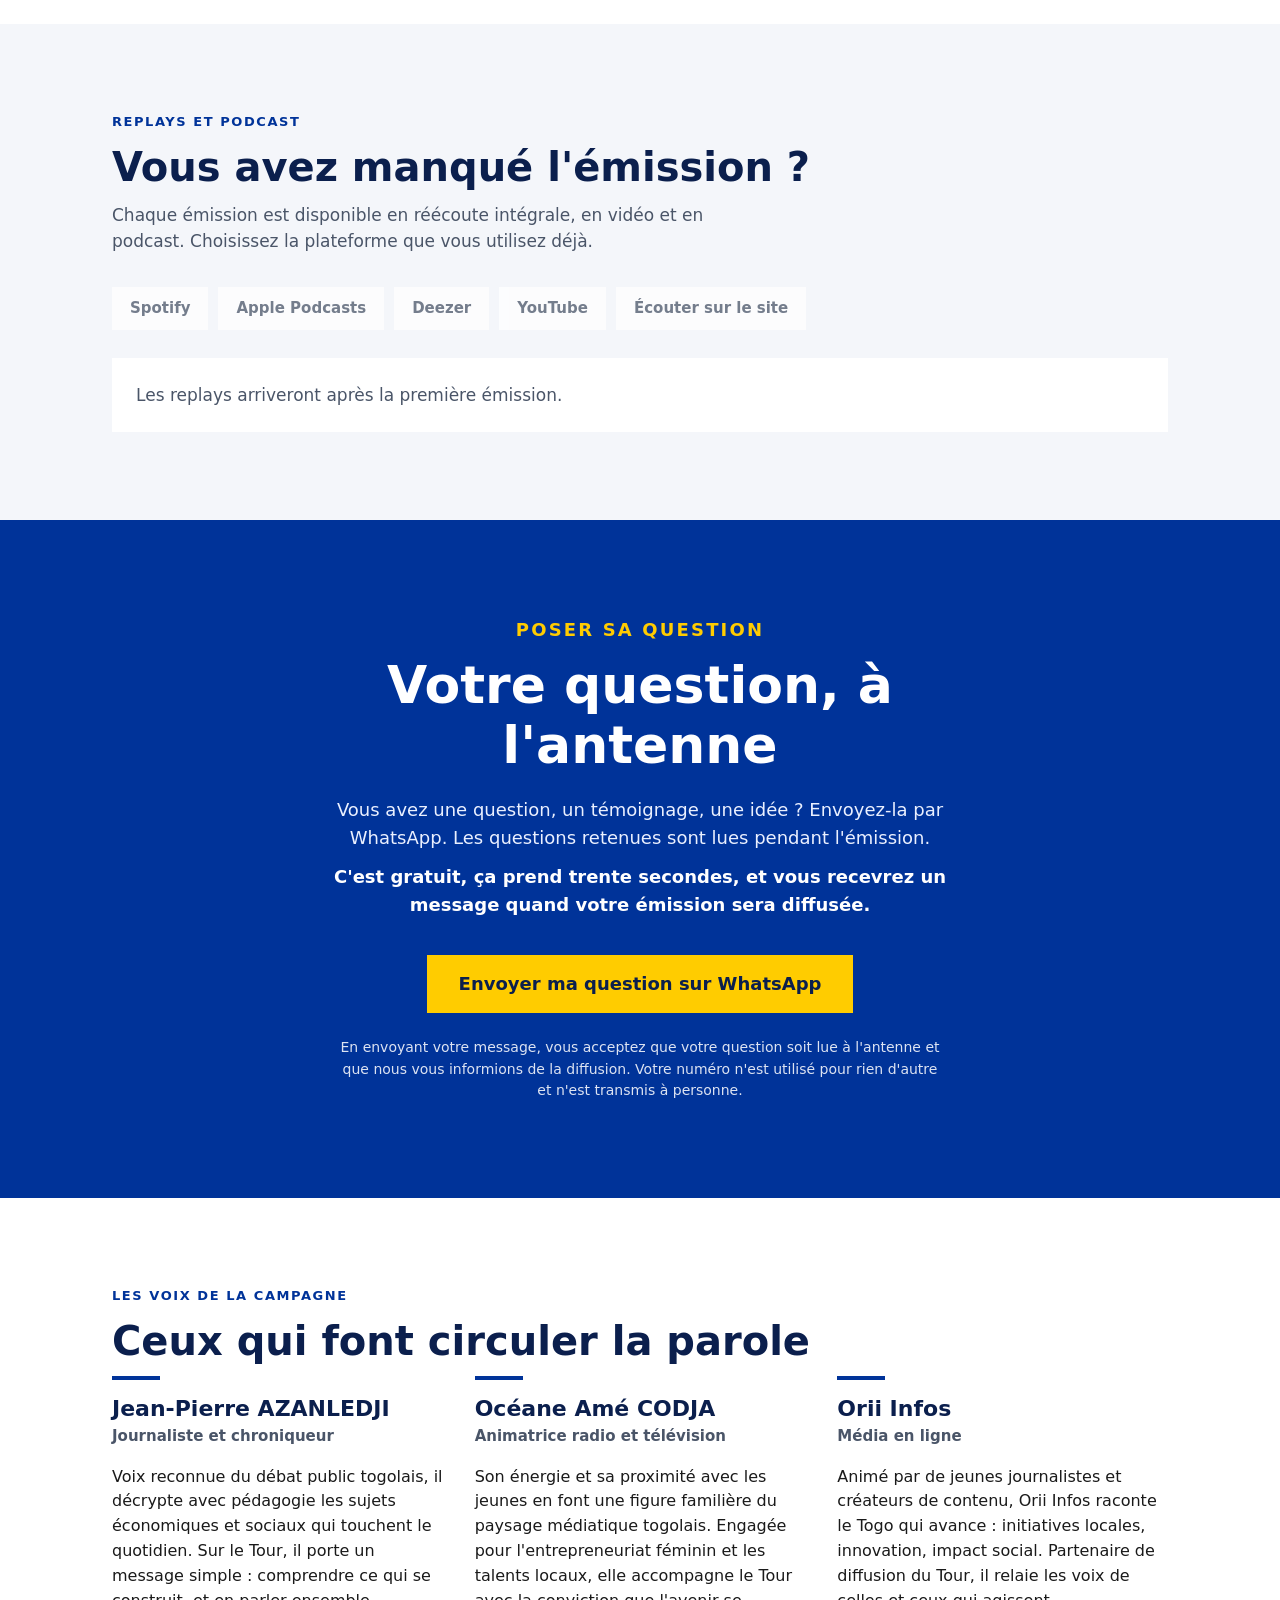
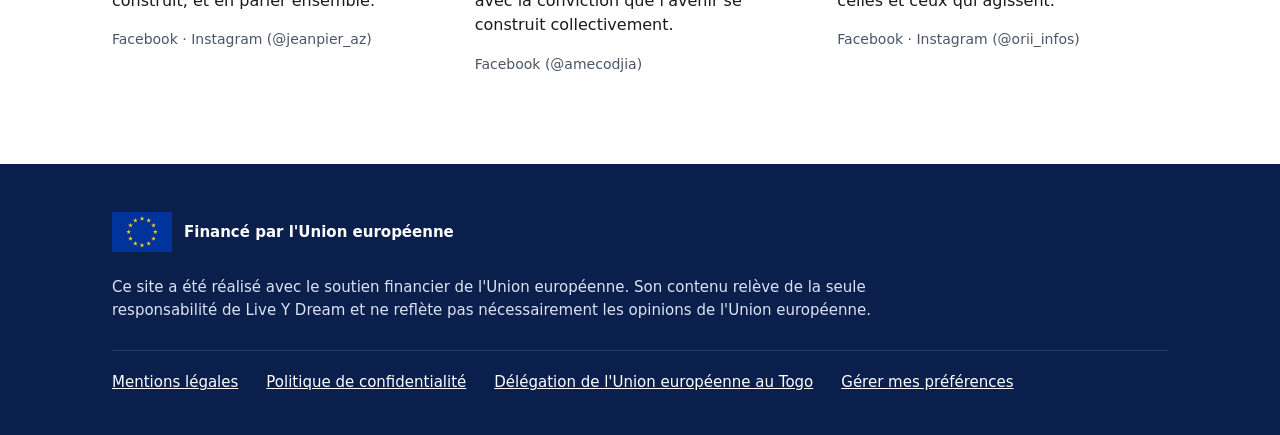
==== commit 4f07ac54: "mise a jour demander" ====
--- a/index.html
+++ b/index.html
@@ -41,7 +41,7 @@
   <script>
     
     (function () {
-      var ID_GTM = "";
+      var ID_GTM = "GTM-5M7MK4NB";
       if (!ID_GTM) return;
 
       window.dataLayer.push({ "gtm.start": Date.now(), event: "gtm.js" });
@@ -79,25 +79,33 @@
   <main id="contenu">
  
     <section id="haut" class="hero">
-      <div class="container">
+
+      <!-- Carrousel des capsules : vidéos lues dans assets/data/emissions.json.
+           Il défile tout seul ; chaque vignette lance sa vidéo au clic -->
+      <div id="capsules" class="hero-videos">
+        <div id="liste-capsules" class="carousel" role="region" aria-label="Vidéos de la campagne" tabindex="0"></div>
+        <p id="capsules-vide" class="empty">Les capsules apparaîtront ici après les premières émissions.</p>
+
+        <!-- Un point par vidéo, ajouté par app.js : montre qu'on peut faire glisser -->
+        <div id="points-capsules" class="carousel-dots" role="group" aria-label="Choisir une vidéo"></div>
+
+        <p class="hero-tagline">Agir Ensemble Tour</p>
+      </div>
+
+      <!-- Accroche, sur fond blanc sous le bandeau vidéo -->
+      <div class="container hero-content">
         <p class="eyebrow">Émissions radio itinérantes · Togo</p>
         <h1>Agir Ensemble Tour</h1>
-        <p class="hero-slogan">La parole circule. Le Tour aussi.</p>
-
         <p class="hero-text">
           Quatre émissions de radio itinérantes, à Lomé et dans les villes de l'intérieur,
           pour parler de ce qui change vraiment : l'énergie, l'environnement,
           l'entrepreneuriat et la culture.
         </p>
-        <p class="hero-text hero-text-strong">
-          Vous écoutez, vous réagissez, vous posez vos questions.
-          Et vos questions passent à l'antenne.
-        </p>
 
         <div class="hero-actions">
-          <a class="btn btn-accent" data-whatsapp-placement="hero"
+          <a class="btn btn-primary" data-whatsapp-placement="hero"
              href="https://wa.me/22870087777?text=AET1%20Bonjour%2C%20ma%20question%20pour%20l%27%C3%A9mission%20%3A">Je poste ma question</a>
-          <a class="btn btn-outline-light" href="#calendrier">Voir le calendrier</a>
+          <a class="btn btn-outline" href="#calendrier">Voir le calendrier</a>
         </div>
       </div>
     </section>
@@ -217,25 +225,6 @@
         <p id="replays-vide" class="empty">Les replays arriveront après la première émission.</p>
       </div>
     </section>
-    <section id="capsules" class="section">
-      <div class="container">
-        <p class="eyebrow">Capsules</p>
-        <h2 class="section-title">Les moments forts</h2>
-        <p class="section-intro muted">Des extraits courts, à regarder en une minute et à partager.</p>
-
-        <div class="filters" role="group" aria-label="Filtrer les capsules par thème">
-          <button type="button" class="tag tag-filter" data-filtre="tous" aria-pressed="true">Tous</button>
-          <button type="button" class="tag tag-filter" data-filtre="energie" aria-pressed="false">Énergie</button>
-          <button type="button" class="tag tag-filter" data-filtre="environnement" aria-pressed="false">Environnement</button>
-          <button type="button" class="tag tag-filter" data-filtre="entrepreneuriat" aria-pressed="false">Entrepreneuriat</button>
-          <button type="button" class="tag tag-filter" data-filtre="culture" aria-pressed="false">Culture</button>
-        </div>
-
-        <div id="liste-capsules" class="grid grid-3"></div>
-        <p id="capsules-vide" class="empty">Les capsules apparaîtront ici après les premières émissions.</p>
-      </div>
-    </section>
-
     <section id="question" class="ask">
       <div class="container">
         <p class="eyebrow">Poser sa question</p>
--- a/assets/css/style.css
+++ b/assets/css/style.css
@@ -49,7 +49,7 @@
   outline: 3px solid var(--c-primaire);
   outline-offset: 3px;
 }
-.hero :focus-visible,
+.hero-videos :focus-visible,
 .ask :focus-visible,
 .site-footer :focus-visible {
   outline-color: var(--c-accent);
@@ -132,7 +132,6 @@
 .btn-primary:hover       { background: var(--c-primaire-fonce); }
 .btn-accent              { color: var(--c-primaire-fonce); background: var(--c-accent); }
 .btn-outline             { color: var(--c-primaire); background: var(--c-fond); border-color: var(--c-primaire); }
-.btn-outline-light       { color: var(--c-fond); border-color: var(--c-fond); }
 .btn-large               { padding: 16px 30px; font-size: 18px; }
 
 /* Liens mis en avant */
@@ -151,7 +150,7 @@
   cursor: pointer;
 }
 
-/* Pastilles de statut et boutons de filtre */
+/* Pastilles de statut */
 .tag {
   display: inline-block;
   padding: 3px 8px;
@@ -165,8 +164,6 @@
 }
 .tag-live   { color: var(--c-fond); background: var(--c-direct); }
 .tag-done   { background: var(--c-ligne); }
-.tag-filter { min-height: 44px; padding: 8px 14px; background: var(--c-ligne); cursor: pointer; }
-.tag-filter[aria-pressed="true"] { color: var(--c-fond); background: var(--c-primaire); }
 
 /* État vide des sections V2 : jamais de zone blanche */
 .empty {
@@ -239,14 +236,12 @@
 /* Sur mobile, la navigation est remplacée par le bouton fixe en bas d'écran */
 .nav { display: none; }
 
-/* Accroche */
-.hero { padding: calc(var(--espace) * 4) 0; color: var(--c-fond); background: var(--c-primaire-fonce); }
-.hero .eyebrow { color: var(--c-accent); }
-.hero h1 { font-size: 44px; line-height: 1; text-transform: uppercase; color: var(--c-fond); }
-.hero-slogan { margin: 16px 0 24px; font-size: 22px; font-weight: 600; }
-.hero-text { max-width: 640px; margin: 0 0 12px; font-size: 18px; color: var(--c-texte-sur-fonce); }
-.hero-text-strong { margin-bottom: calc(var(--espace) * 2); font-weight: 600; color: var(--c-fond); }
-.hero-actions { display: flex; flex-wrap: wrap; gap: 12px; }
+/* Accroche : un bandeau bleu avec la vidéo au centre, puis le texte sur fond blanc */
+.hero-videos { padding: calc(var(--espace) * 2) calc(var(--espace) * 1.25); background: var(--c-primaire-fonce); }
+.hero-content { padding-top: calc(var(--espace) * 2.5); }
+.hero h1 { font-size: 44px; line-height: 1; text-transform: uppercase; }
+.hero-text { max-width: 640px; margin: 0 0 12px; font-size: 18px; color: var(--c-texte-doux); }
+.hero-actions { display: flex; flex-wrap: wrap; gap: 12px; margin-top: calc(var(--espace) * 1.5); }
 
 /* Partenariat */
 .partnership { display: grid; gap: calc(var(--espace) * 1.5); }
@@ -304,11 +299,49 @@
 .replay .actions { display: flex; flex-wrap: wrap; gap: 10px; }
 .unavailable { margin: 0; padding: var(--espace); text-align: center; background: var(--c-fond-alt); border-radius: var(--rayon); }
 
-/* Capsules */
-.filters { display: flex; flex-wrap: wrap; gap: 10px; margin-bottom: calc(var(--espace) * 1.5); }
-.capsule .eyebrow { margin: 12px 0 4px; font-size: 12px; }
-.capsule h3 { font-size: 18px; }
-#capsules-vide { margin-top: var(--espace); }
+/* Capsules : carrousel automatique en haut de l'accroche.
+   Une seule vidéo visible à la fois ; le carrousel passe à la suivante, une par une */
+.carousel {
+  display: flex;
+  gap: var(--espace);
+  overflow-x: auto;
+  scroll-snap-type: x mandatory;
+  scroll-behavior: smooth;
+  scrollbar-width: none;
+  /* Centrée ; sur grand écran, elle ne dépasse pas 60 % de la hauteur de l'écran */
+  max-width: calc(60vh * 16 / 9);
+  margin: 0 auto;
+}
+.carousel::-webkit-scrollbar { display: none; }
+.carousel > .capsule { flex: 0 0 100%; scroll-snap-align: start; }
+.hero-videos .empty { color: var(--c-texte-sur-fonce); background: rgba(255, 255, 255, .08); }
+
+/* Points sous la vidéo : un par vidéo, celui de la vidéo affichée est jaune.
+   Le bouton fait 24 px pour le doigt, le point visible 10 px. */
+.carousel-dots { display: flex; justify-content: center; gap: 4px; margin-top: 12px; }
+.carousel-dots button { width: 24px; height: 24px; padding: 0; border: 0; background: transparent; cursor: pointer; }
+.carousel-dots button::before {
+  content: "";
+  display: block;
+  width: 10px;
+  height: 10px;
+  margin: 7px;
+  border-radius: 50%;
+  background: rgba(255, 255, 255, .4);
+}
+.carousel-dots button[aria-current="true"]::before { background: var(--c-accent); }
+
+/* « Agir Ensemble » sous les points, dans le bandeau bleu */
+.hero-tagline {
+  margin: 12px 0 0;
+  font-size: 28px;
+  font-weight: 800;
+  line-height: 1.1;
+  letter-spacing: .02em;
+  text-align: center;
+  text-transform: uppercase;
+  color: var(--c-fond);
+}
 
 /* Poser sa question */
 .ask { padding: calc(var(--espace) * 4) 0; text-align: center; color: var(--c-fond); background: var(--c-primaire); }
@@ -412,7 +445,9 @@
   .nav a:hover { color: var(--c-primaire); }
   .nav a.btn { padding: 10px 20px; color: var(--c-fond); }
 
-  .hero { padding: calc(var(--espace) * 7) 0 calc(var(--espace) * 6.5); }
+  .hero-videos { padding: calc(var(--espace) * 3) calc(var(--espace) * 2); }
+  .hero-tagline { font-size: 40px; }
+  .hero-content { padding-top: calc(var(--espace) * 4); }
   .hero h1 { font-size: 80px; }
   .hero-slogan { font-size: 30px; }
   .hero-text { font-size: 19px; }
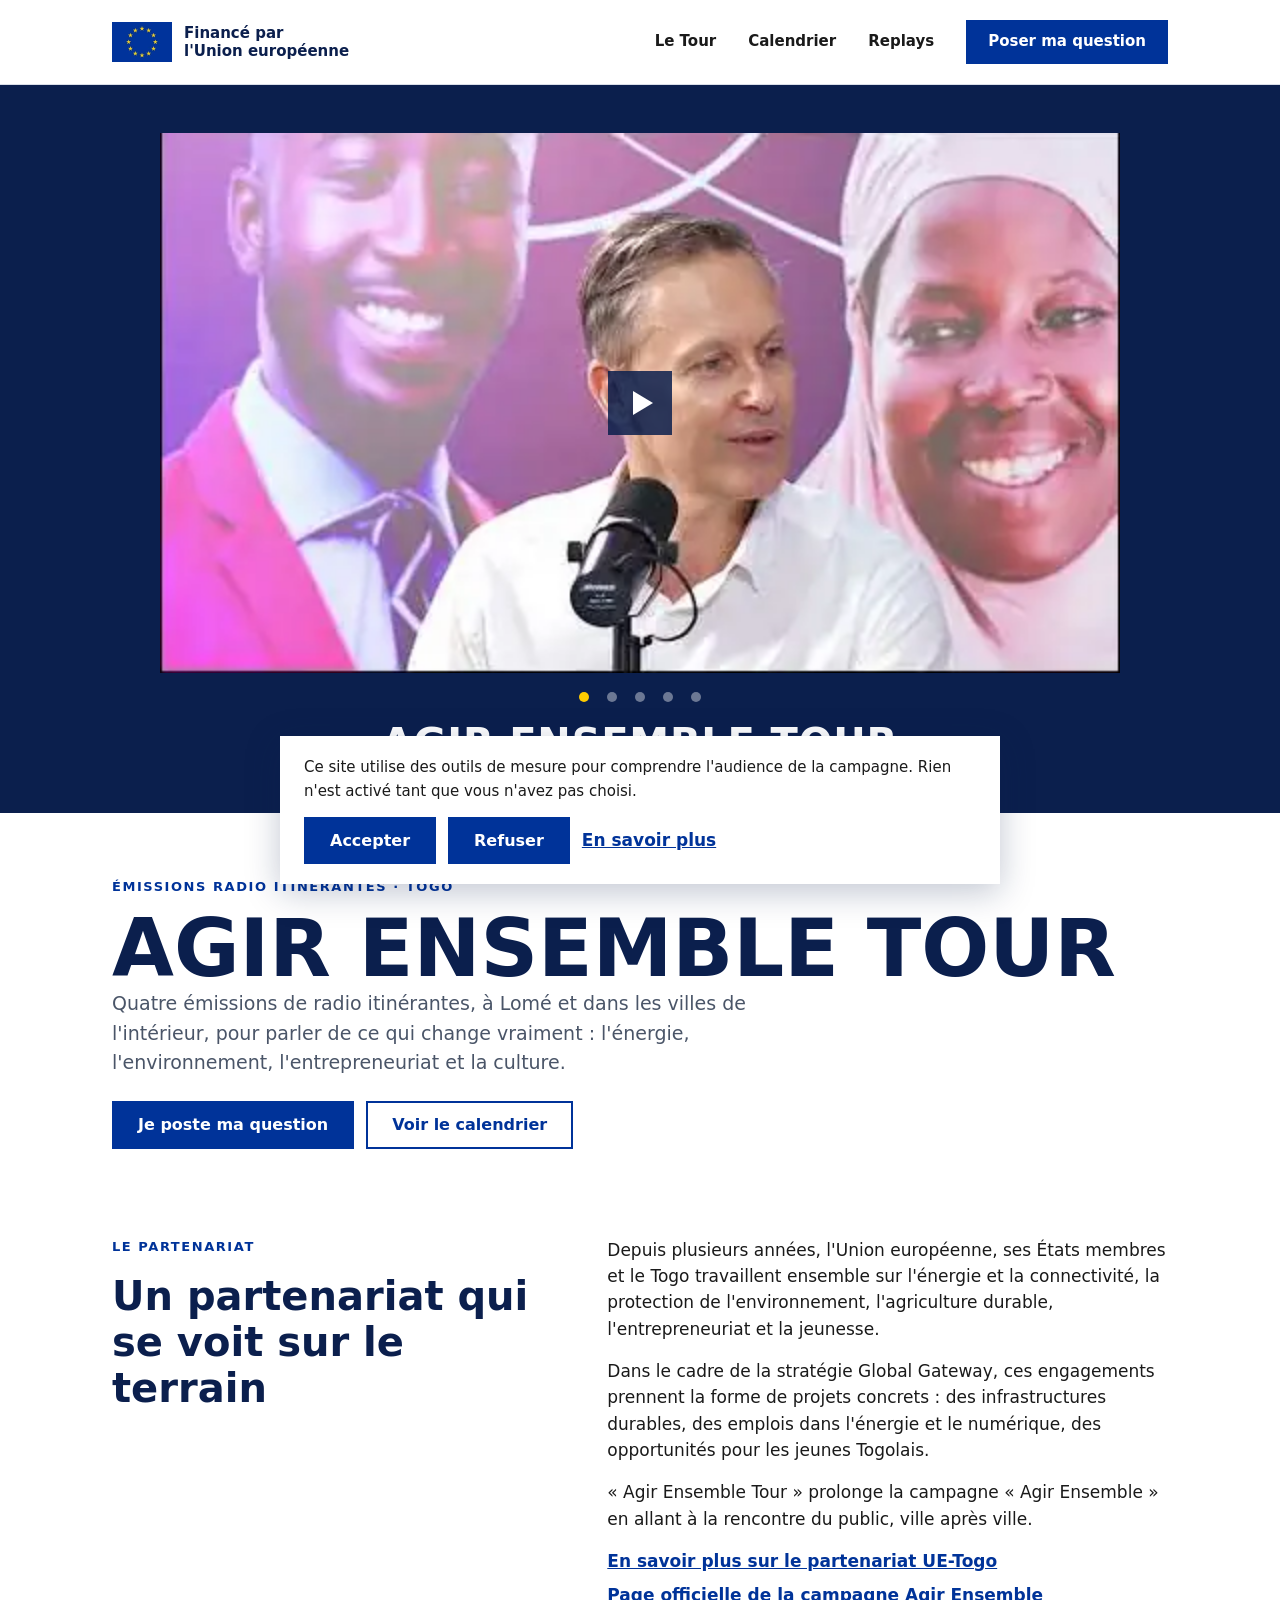
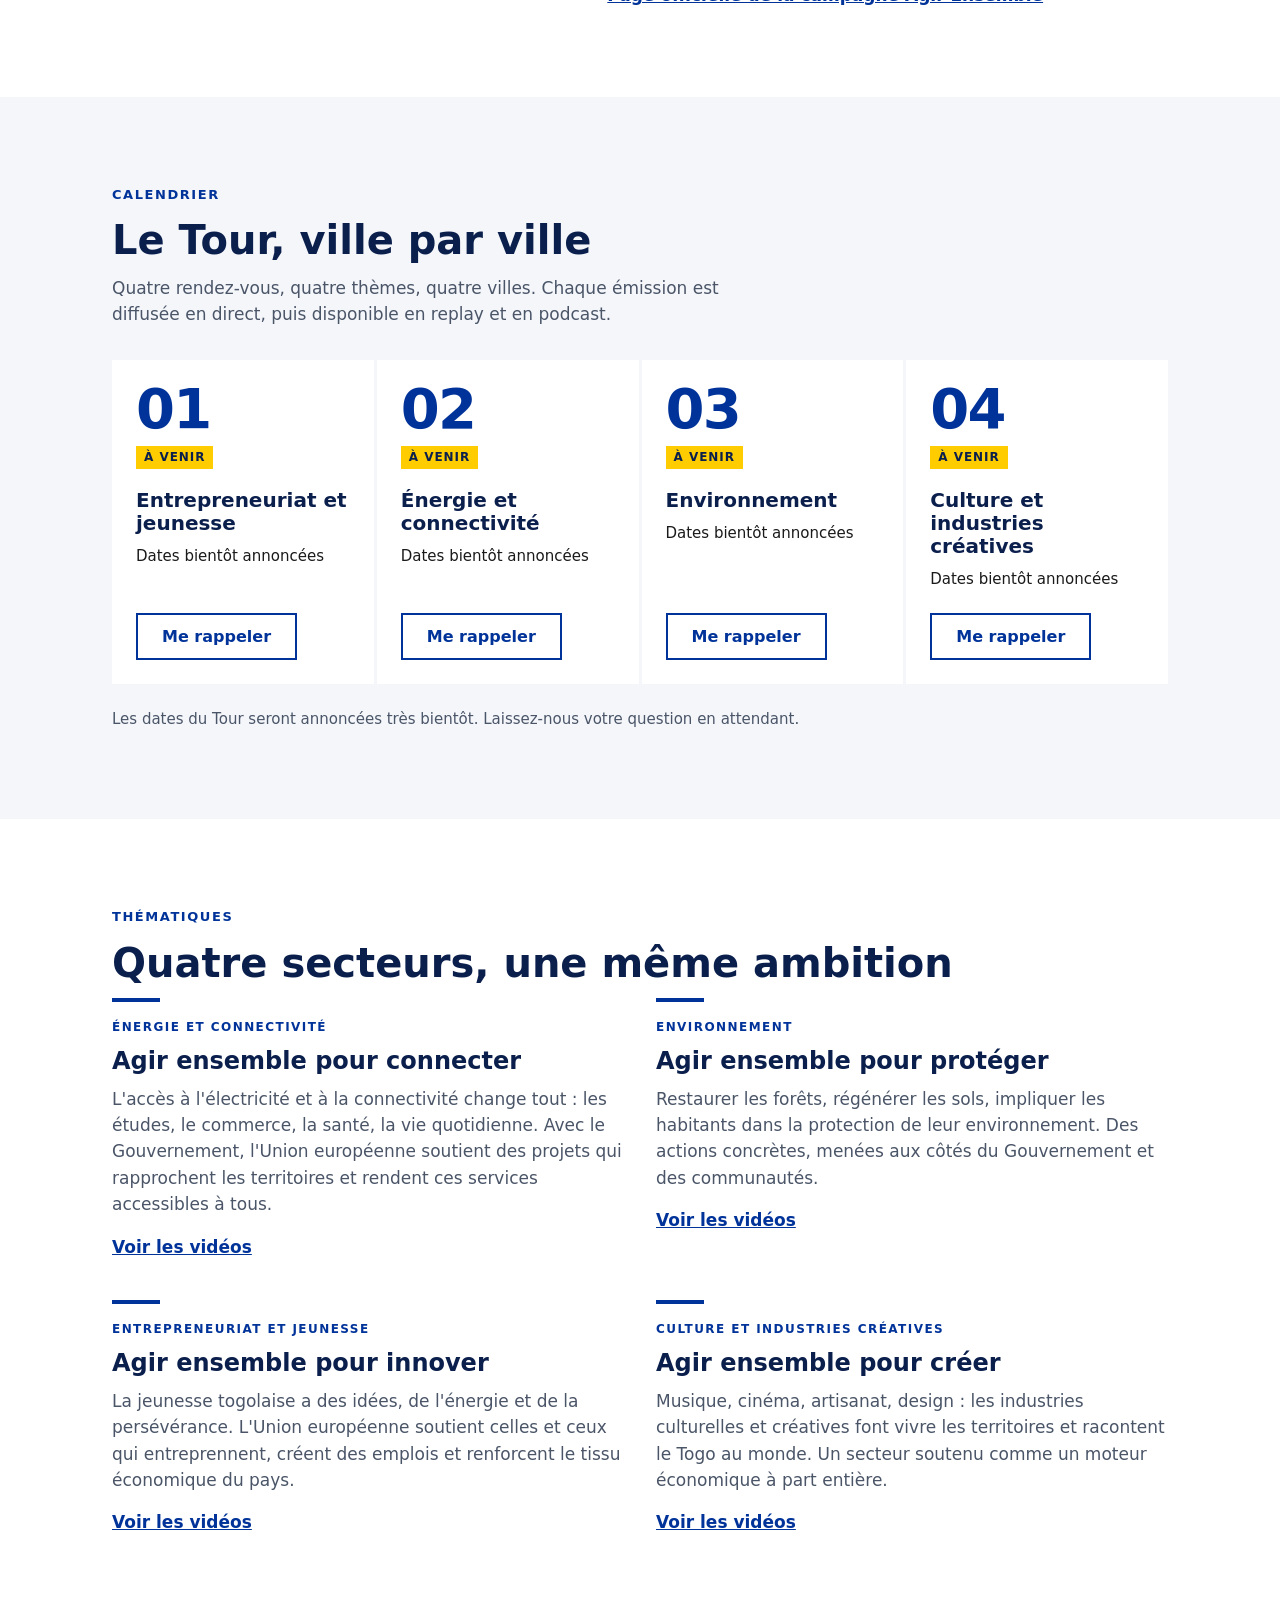
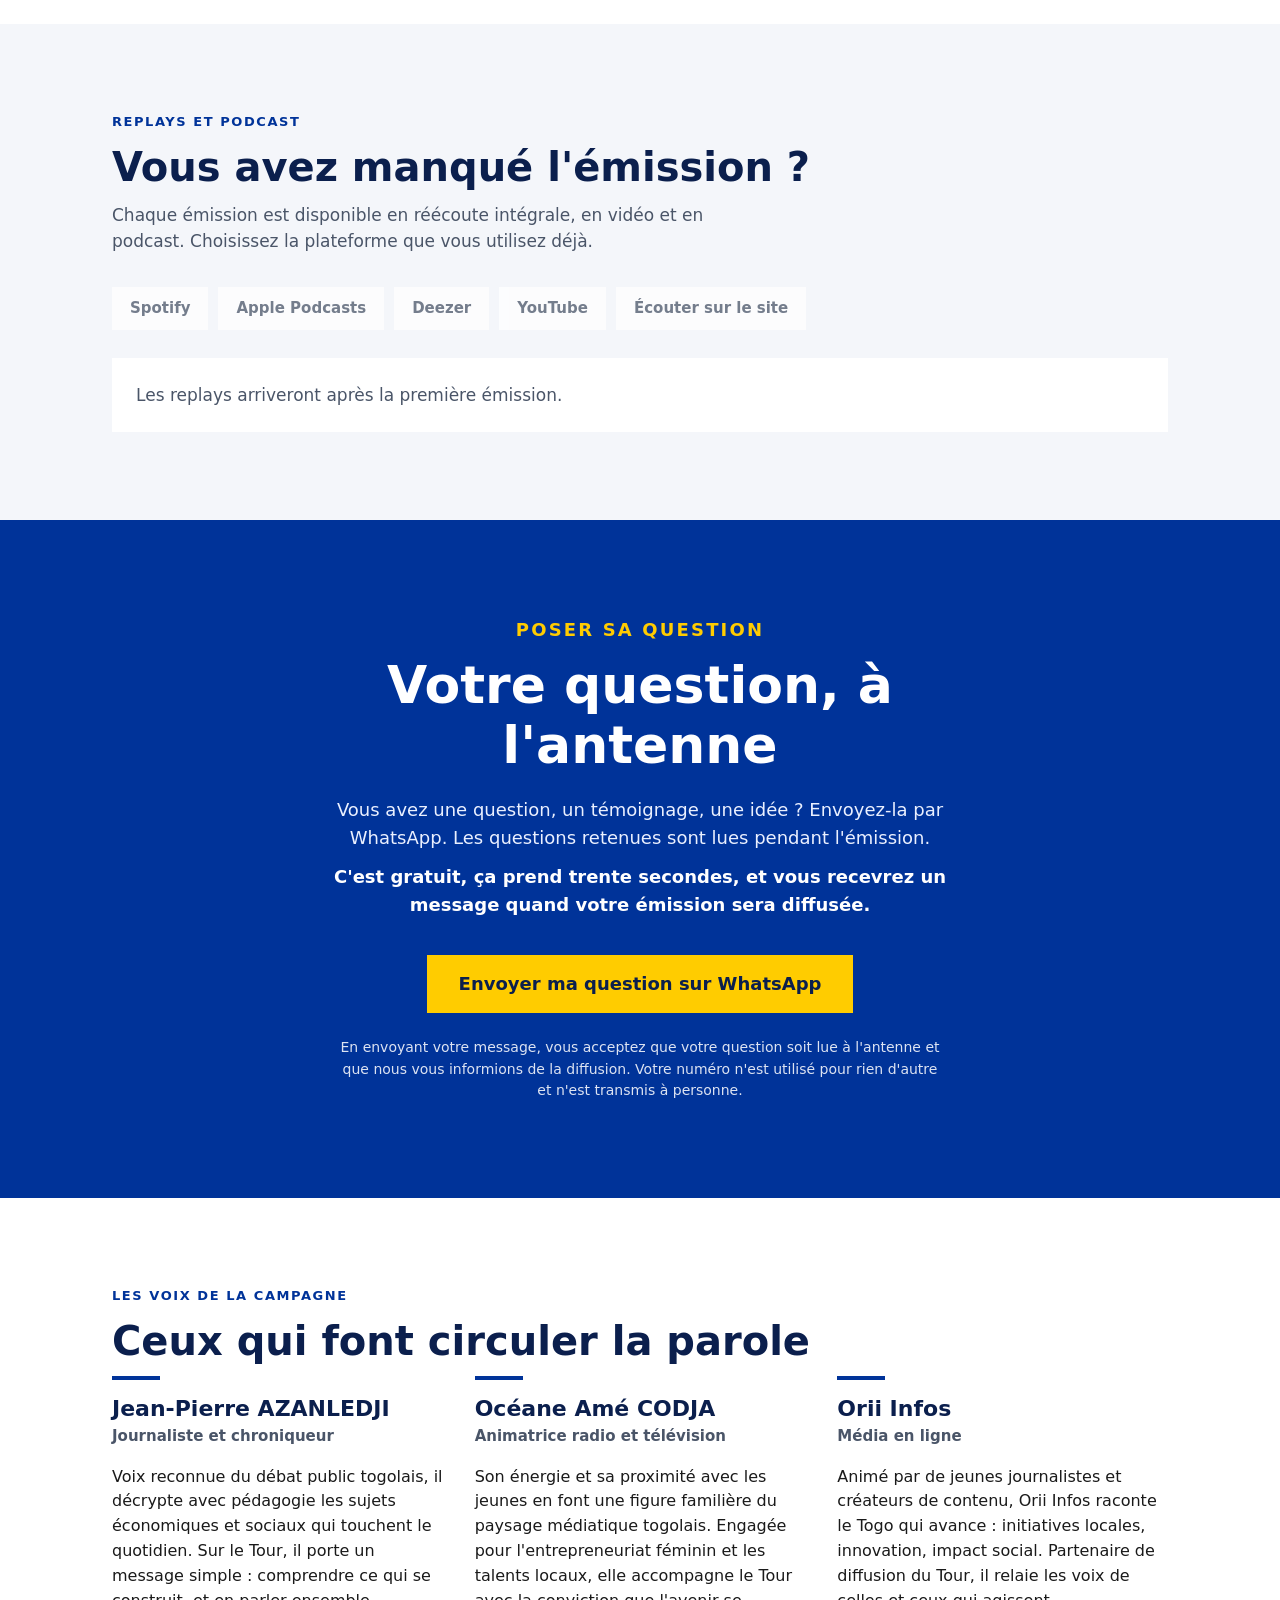
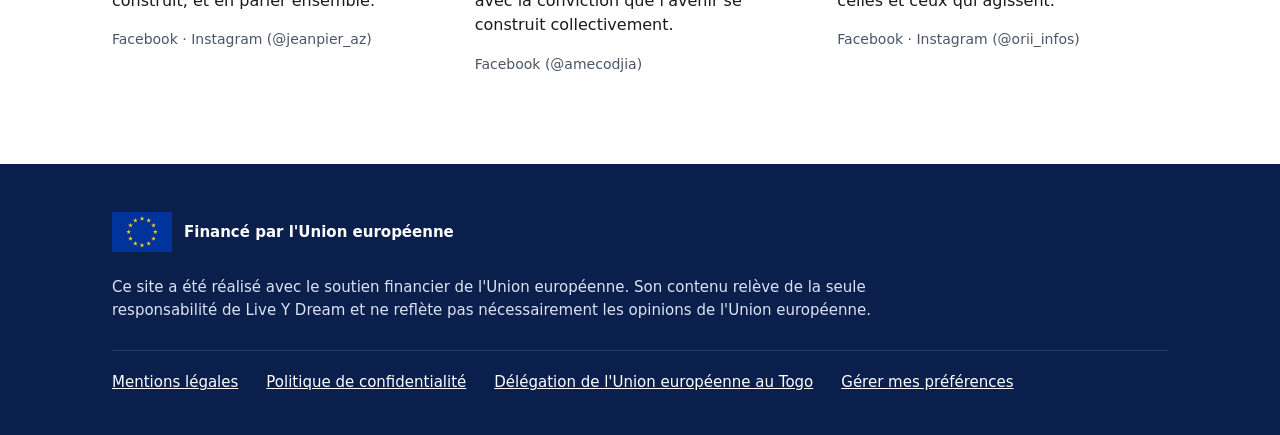
==== commit 39d7fde2: "premier emission." ====
--- a/index.html
+++ b/index.html
@@ -7,6 +7,7 @@
   <title>Agir Ensemble Tour - Les émissions de l'Union européenne au Togo</title>
   <meta name="description" content="Quatre émissions radio itinérantes à travers le Togo sur l'énergie, l'environnement, l'entrepreneuriat et la culture. Calendrier, replays et podcast.">
   <meta name="theme-color" content="#0B1F4D">
+  <link rel="icon" type="image/webp" href="assets/img/Flag_of_Europe.png">
 
   <meta property="og:type" content="website">
   <meta property="og:title" content="Agir Ensemble Tour - Les émissions de l'Union européenne au Togo">
@@ -81,7 +82,7 @@
     <section id="haut" class="hero">
 
       <!-- Carrousel des capsules : vidéos lues dans assets/data/emissions.json.
-           Il défile tout seul ; chaque vignette lance sa vidéo au clic -->
+           On le fait défiler à la main ; chaque vignette lance sa vidéo au clic -->
       <div id="capsules" class="hero-videos">
         <div id="liste-capsules" class="carousel" role="region" aria-label="Vidéos de la campagne" tabindex="0"></div>
         <p id="capsules-vide" class="empty">Les capsules apparaîtront ici après les premières émissions.</p>
@@ -92,7 +93,6 @@
         <p class="hero-tagline">Agir Ensemble Tour</p>
       </div>
 
-      <!-- Accroche, sur fond blanc sous le bandeau vidéo -->
       <div class="container hero-content">
         <p class="eyebrow">Émissions radio itinérantes · Togo</p>
         <h1>Agir Ensemble Tour</h1>
@@ -328,7 +328,7 @@
       <button type="button" class="btn btn-consent" id="consent-accepter">Accepter</button>
       <button type="button" class="btn btn-consent" id="consent-refuser">Refuser</button>
       <a class="link-strong" href="confidentialite.html">En savoir plus</a>
-    </div>
+    </div> 
   </div>
 
   <script src="assets/js/app.js"></script>
--- a/assets/css/style.css
+++ b/assets/css/style.css
@@ -1,23 +1,22 @@
 
 :root {
-  --c-primaire:        #003399;   /* bleu UE provisoire */
+  --c-primaire:        #003399;  
   --c-primaire-fonce:  #0B1F4D;
-  --c-accent:          #FFCC00;   /* jaune UE provisoire */
+  --c-accent:          #FFCC00;  
   --c-texte:           #1a1a1a;
   --c-texte-doux:      #4A5568;
   --c-texte-sur-fonce: #DCE3F2;
   --c-fond:            #ffffff;
   --c-fond-alt:        #f4f6fa;
   --c-ligne:           #D9DEE8;
-  --c-direct:          #C8261A;   /* pastille « En direct » */
+  --c-direct:          #C8261A;  
 
   --police: system-ui, -apple-system, "Segoe UI", Roboto, sans-serif;
-  --rayon: 0;   /* angles droits partout */
+  --rayon: 0;   
   --espace: 16px;
 }
 
 
-/* ---------- 2. BASE ---------- */
 * { box-sizing: border-box; }
 
 html { scroll-behavior: smooth; }
@@ -41,10 +40,8 @@
 
 a { color: var(--c-primaire); }
 
-/* L'attribut hidden doit toujours gagner, même sur un élément en flex ou en grid */
 [hidden] { display: none !important; }
 
-/* Contour de focus bien visible pour la navigation au clavier */
 :focus-visible {
   outline: 3px solid var(--c-primaire);
   outline-offset: 3px;
@@ -299,8 +296,8 @@
 .replay .actions { display: flex; flex-wrap: wrap; gap: 10px; }
 .unavailable { margin: 0; padding: var(--espace); text-align: center; background: var(--c-fond-alt); border-radius: var(--rayon); }
 
-/* Capsules : carrousel automatique en haut de l'accroche.
-   Une seule vidéo visible à la fois ; le carrousel passe à la suivante, une par une */
+/* Capsules : carrousel en haut de l'accroche, qu'on fait défiler à la main.
+   Une seule vidéo visible à la fois */
 .carousel {
   display: flex;
   gap: var(--espace);
